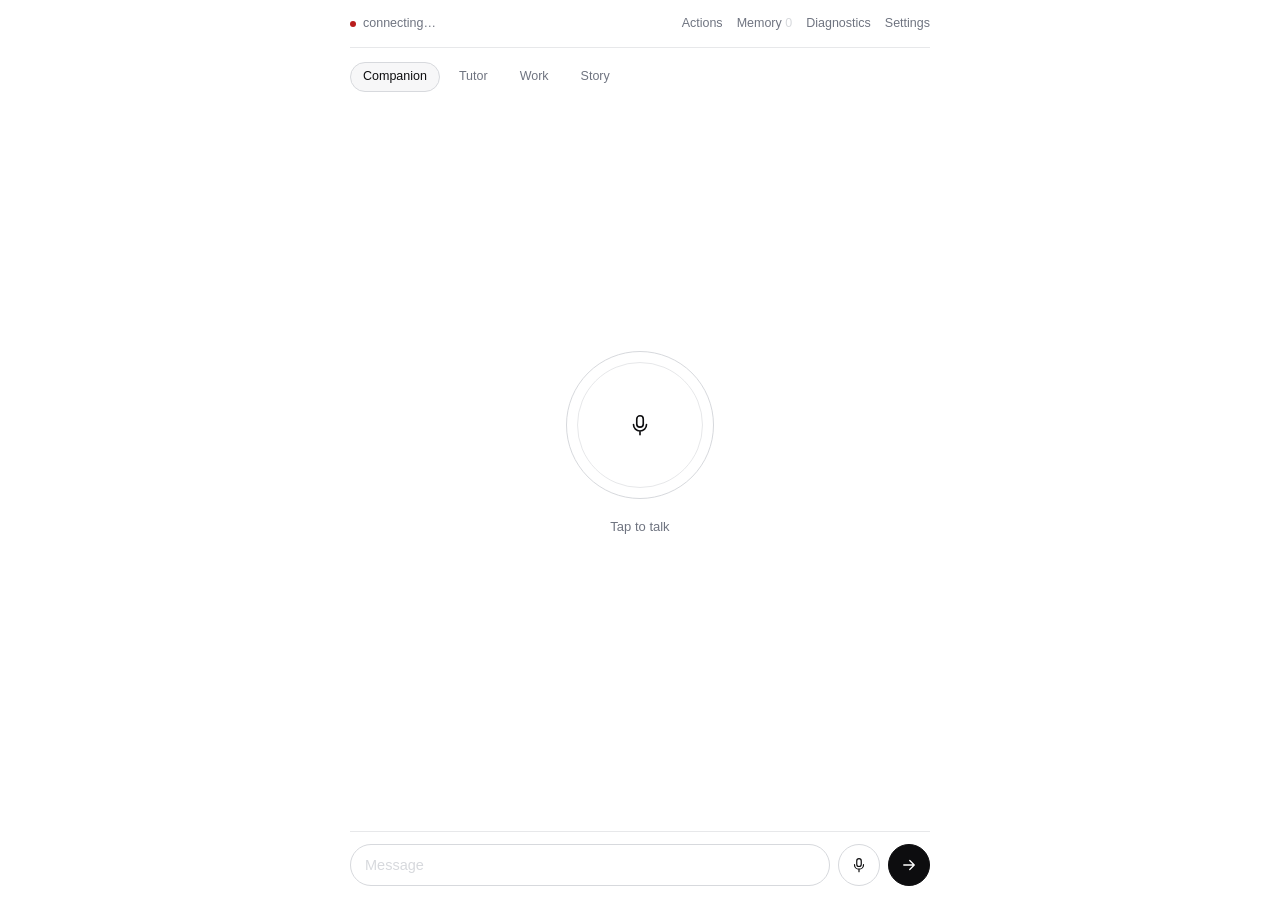
==== web/index.html @ 125f7216 "feat v1.1: pengingat, fokus, jurnal, RAG catatan, kuota, personality, wake word, watchdog, PWA Backe" ====
<!doctype html>
<html lang="en">
<head>
  <meta charset="utf-8">
  <meta name="viewport" content="width=device-width, initial-scale=1, viewport-fit=cover">
  <meta name="theme-color" content="#ffffff">
  <link rel="manifest" href="manifest.json">
  <link rel="icon" href="assets/icon-192.png">
  <link rel="apple-touch-icon" href="assets/icon-192.png">
  <title>Companion</title>
  <link rel="stylesheet" href="style.css">
</head>
<body data-state="idle">
  <div class="app">

    <header class="topbar">
      <div class="statusline">
        <span class="dot" id="healthDot"></span>
        <span id="brandSub">connecting…</span>
      </div>
      <nav class="topnav">
        <button class="link" id="actBtn" type="button">Actions</button>
        <button class="link" id="memBtn" type="button">Memory <span class="count" id="memCount">0</span></button>
        <button class="link" id="diagBtn" type="button">Diagnostics</button>
        <button class="link" id="gear" type="button">Settings</button>
      </nav>
    </header>

    <div class="mode-row" role="group" aria-label="Conversation mode">
      <button class="mode-chip active" data-mode="temen" type="button">Companion</button>
      <button class="mode-chip" data-mode="tutor" type="button">Tutor</button>
      <button class="mode-chip" data-mode="kerja" type="button">Work</button>
      <button class="mode-chip" data-mode="cerita" type="button">Story</button>
    </div>

    <main class="stage">
      <button class="orb" id="orb" type="button" aria-label="Start or stop speaking">
        <span class="orb-ring" aria-hidden="true"></span>
        <span class="orb-core" aria-hidden="true">
          <svg viewBox="0 0 24 24" width="26" height="26" fill="none" stroke="currentColor" stroke-width="1.5" stroke-linecap="round">
            <rect x="9" y="3.5" width="6" height="10.5" rx="3"/>
            <path d="M6 11.5a6 6 0 0 0 12 0M12 17.5V21"/>
          </svg>
        </span>
      </button>

      <p class="status" id="status">Tap to talk</p>
      <p class="live" id="live"></p>

      <section class="reply" id="reply" aria-live="polite">
        <p class="reply-you" id="replyYou"></p>
        <p class="reply-text" id="replyText"></p>
      </section>
    </main>

    <footer class="composer">
      <input id="input" type="text" placeholder="Message" autocomplete="off" enterkeyhint="send">
      <button class="round" id="micBtn" type="button" aria-label="Record">
        <svg viewBox="0 0 24 24" width="18" height="18" fill="none" stroke="currentColor" stroke-width="1.6" stroke-linecap="round">
          <rect x="9" y="3.5" width="6" height="10.5" rx="3"/>
          <path d="M6 11.5a6 6 0 0 0 12 0M12 17.5V21"/>
        </svg>
      </button>
      <button class="round solid" id="sendBtn" type="button" aria-label="Send">
        <svg viewBox="0 0 24 24" width="18" height="18" fill="none" stroke="currentColor" stroke-width="1.7" stroke-linecap="round" stroke-linejoin="round">
          <path d="M5 12h13M13 6l6 6-6 6"/>
        </svg>
      </button>
    </footer>

    <!-- quick actions -->
    <div class="sheet" id="actSheet" role="dialog" aria-modal="true" aria-labelledby="actTitle">
      <div class="sheet-head">
        <h2 id="actTitle">Quick actions</h2>
        <button class="link" id="closeAct" type="button">Close</button>
      </div>
      <p class="hint">The things you actually use at night or before class.</p>

      <div class="cards">
        <article class="card wide">
          <img src="assets/story.webp" alt="">
          <div class="card-body">
            <h3>Bedtime story</h3>
            <p>Long, calm narration that keeps going until you fall asleep.</p>
            <button class="btn solid" id="cardStory" type="button">Set up story</button>
          </div>
        </article>

        <article class="card">
          <img src="assets/focus.webp" alt="">
          <div class="card-body">
            <h3>Focus</h3>
            <p>Kai keeps you company and calls out the time.</p>
            <div class="chips">
              <button class="chip" data-focus="15" type="button">15 min</button>
              <button class="chip" data-focus="25" type="button">25 min</button>
              <button class="chip" data-focus="45" type="button">45 min</button>
            </div>
            <button class="btn" id="focusStop" type="button" hidden>Stop focus</button>
          </div>
        </article>

        <article class="card">
          <img src="assets/remind.webp" alt="">
          <div class="card-body">
            <h3>Reminder</h3>
            <p>Said out loud when it's time.</p>
            <input id="remindTeks" type="text" placeholder="What to remind">
            <div class="chips">
              <button class="chip" data-kapan="5 menit" type="button">5 min</button>
              <button class="chip" data-kapan="15 menit" type="button">15 min</button>
              <button class="chip" data-kapan="1 jam" type="button">1 hour</button>
              <button class="chip" data-kapan="jam 9" type="button">09:00</button>
            </div>
            <div class="facts" id="remindList"></div>
          </div>
        </article>

        <article class="card">
          <img src="assets/journal.webp" alt="">
          <div class="card-body">
            <h3>Journal</h3>
            <p>A short first-person summary of your day.</p>
            <div class="chips">
              <button class="chip" id="journalDay" type="button">Today</button>
              <button class="chip" id="journalWeek" type="button">This week</button>
            </div>
            <div class="facts" id="journalList"></div>
          </div>
        </article>
      </div>
    </div>

    <!-- settings -->
    <div class="sheet" id="sheet" role="dialog" aria-modal="true" aria-labelledby="sheetTitle">
      <div class="sheet-head">
        <h2 id="sheetTitle">Settings</h2>
        <button class="link" id="closeSheet" type="button">Close</button>
      </div>
      <p class="hint" id="sheetHint">Saved automatically on this phone.</p>

      <section class="group">
        <h3 class="group-title">Voice</h3>
        <div class="field">
          <label for="setVoice">Voice</label>
          <select id="setVoice"></select>
          <p class="tiny" id="voiceNote">Loading…</p>
        </div>
        <div class="field">
          <label for="setTempo">Speed</label>
          <select id="setTempo">
            <option value="-30%">Very slow · 0.70×</option>
            <option value="-20%">Slow · 0.80×</option>
            <option value="-15%">Gentle · 0.85×</option>
            <option value="-12%">Slightly slow · 0.88×</option>
            <option value="+0%">Normal · 1.00×</option>
          </select>
        </div>
        <div class="row">
          <span class="row-label">Device voice fallback<small>if the server fails, stay silent instead of switching voice</small></span>
          <button class="switch on" id="setFallback" type="button"><span class="dot ok"></span>on</button>
        </div>
        <div class="field">
          <label for="setTtsMode">Speech engine</label>
          <select id="setTtsMode">
            <option value="auto">Auto — server first, then device</option>
            <option value="server">Server only — most natural</option>
            <option value="browser">Device only — offline</option>
          </select>
        </div>
        <div class="field">
          <label for="setSpeechChunk">Speak in</label>
          <select id="setSpeechChunk">
            <option value="block">One block — continuous intonation (recommended)</option>
            <option value="sentence">Per sentence — starts sooner, intonation resets</option>
          </select>
          <p class="tiny">One block = one TTS request. Splitting at every period restarts the intonation, which is what makes it sound choppy.</p>
        </div>
      </section>

      <section class="group">
        <h3 class="group-title">Listening</h3>
        <div class="row">
          <span class="row-label">Wake word “Hei Kai”<small>hands-free trigger; needs Chrome open in the foreground</small></span>
          <button class="switch" id="setWake" type="button"><span class="dot"></span>off</button>
        </div>
        <div class="row">
          <span class="row-label">Auto listen<small>microphone reopens after the reply finishes</small></span>
          <button class="switch" id="setAutoListen" type="button"><span class="dot"></span>off</button>
        </div>
        <div class="row">
          <span class="row-label">Speak replies<small>turn off for text only</small></span>
          <button class="switch on" id="setSpeak" type="button"><span class="dot ok"></span>on</button>
        </div>
        <div class="grid-2">
          <div class="field">
            <label for="setSilence">Silence wait (ms)</label>
            <input id="setSilence" type="text" inputmode="numeric" value="900">
          </div>
          <div class="field">
            <label for="setCooldown">Post-speech delay (ms)</label>
            <input id="setCooldown" type="text" inputmode="numeric" value="900">
          </div>
        </div>
        <p class="tiny">Silence wait 300–60000 (14 s = <code>14000</code>): how long it waits before assuming you are done. Post-speech delay 200–15000: raise it if the mic picks up its own voice.</p>
      </section>

      <section class="group">
        <h3 class="group-title">Advanced</h3>
        <div class="preset-row">
          <button class="btn preset" data-preset="story" type="button">Bedtime story</button>
          <button class="btn preset" data-preset="chat" type="button">Fast chat</button>
          <button class="btn preset" data-preset="default" type="button">Reset</button>
        </div>
        <div id="advFields"></div>
      </section>

      <section class="group">
        <h3 class="group-title">Personality</h3>
        <div id="personaFields"></div>
      </section>

      <section class="group">
        <h3 class="group-title">Notes (quiz me)</h3>
        <p class="tiny">Upload lecture notes (.txt/.md/.html). Kai searches them before answering.</p>
        <label class="btn filebtn" for="notesFile">Choose file</label>
        <input id="notesFile" type="file" accept=".txt,.md,.html,.htm" hidden>
        <div class="facts" id="notesList"></div>
      </section>

      <section class="group">
        <h3 class="group-title">Data &amp; usage</h3>
        <p class="tiny" id="usageBox">…</p>
        <div class="preset-row">
          <button class="btn" id="btnExport" type="button">Export memory</button>
          <label class="btn filebtn" for="importFile">Import memory</label>
          <input id="importFile" type="file" accept=".json" hidden>
        </div>
      </section>

      <section class="group">
        <h3 class="group-title">Memory</h3>
        <p class="tiny" id="memStats">—</p>
        <div class="facts" id="facts"></div>
        <p class="tiny" id="factHint">Empty. Start a conversation — facts are saved automatically.</p>
      </section>

      <div class="sheet-foot">
        <span class="tiny">Prototype</span>
        <button class="btn" id="closeSheet2" type="button" onclick="document.getElementById('closeSheet').click()">Done</button>
      </div>
    </div>

    <!-- diagnostics -->
    <div class="sheet" id="diagSheet" role="dialog" aria-modal="true" aria-labelledby="diagTitle">
      <div class="sheet-head">
        <h2 id="diagTitle">Diagnostics</h2>
        <button class="link" id="closeDiag" type="button">Close</button>
      </div>
      <p class="hint">If sound or the mic misbehaves, the answer is here.</p>
      <div class="diag-list" id="diagBox"></div>
      <div class="sheet-foot">
        <button class="btn" id="diagTtsTest" type="button">Test voice</button>
        <button class="btn" id="diagMicTest" type="button">Test mic</button>
      </div>
    </div>

    <select id="setMode" class="sr-only" aria-hidden="true" tabindex="-1">
      <option value="temen">temen</option>
      <option value="tutor">tutor</option>
      <option value="kerja">kerja</option>
    </select>
  </div>

  <script src="app.js"></script>
  <script src="extras.js"></script>
</body>
</html>
---- web/style.css ----
/* Companion UI — monochrome, hairline, no gradients */
:root {
  --bg: #ffffff;
  --ink: #0d0d0f;
  --muted: #6f7480;
  --line: #e7e8ea;
  --line-2: #d7d9dd;
  --soft: #f7f7f8;
  --ok: #15803d;
  --warn: #b45309;
  --err: #b91c1c;
  --r: 10px;
}

* { box-sizing: border-box; }
html, body { height: 100%; }

body {
  margin: 0;
  background: var(--bg);
  color: var(--ink);
  font: 15px/1.55 "Inter", -apple-system, "Segoe UI", Roboto, "Helvetica Neue", sans-serif;
  -webkit-font-smoothing: antialiased;
  -webkit-tap-highlight-color: transparent;
}

h1, h2, h3, p { margin: 0; }
b { font-weight: 600; }
code {
  font: 12px/1 ui-monospace, "SF Mono", Menlo, monospace;
  background: var(--soft);
  border: 1px solid var(--line);
  border-radius: 4px;
  padding: 1px 4px;
}
.sr-only { position: absolute; width: 1px; height: 1px; overflow: hidden; clip: rect(0 0 0 0); }

.app {
  display: flex;
  flex-direction: column;
  gap: 12px;
  min-height: 100dvh;
  max-width: 620px;
  margin: 0 auto;
  padding: 0 20px calc(14px + env(safe-area-inset-bottom));
}

/* ---------- header ---------- */
.topbar {
  display: flex;
  align-items: center;
  justify-content: space-between;
  gap: 12px;
  height: 48px;
  border-bottom: 1px solid var(--line);
}

.statusline {
  display: flex;
  align-items: center;
  gap: 7px;
  min-width: 0;
  font-size: 12.5px;
  color: var(--muted);
}
.statusline span:last-child {
  white-space: nowrap;
  overflow: hidden;
  text-overflow: ellipsis;
  max-width: 42vw;
}

.topnav { display: flex; align-items: center; gap: 14px; flex: none; }

.link {
  border: 0;
  background: none;
  padding: 0;
  font: inherit;
  font-size: 12.5px;
  color: var(--muted);
  cursor: pointer;
  transition: color .12s;
}
.link:hover { color: var(--ink); }
.link:focus-visible { outline: 1.5px solid var(--ink); outline-offset: 3px; border-radius: 3px; }

.count { font-variant-numeric: tabular-nums; color: var(--line-2); }
.link:hover .count { color: var(--muted); }

.dot {
  width: 6px; height: 6px; border-radius: 50%;
  background: var(--line-2);
  flex: none; display: inline-block;
}
.dot.ok { background: var(--ok); }
.dot.err { background: var(--err); }
.dot.warn { background: var(--warn); }

/* ---------- mode ---------- */
.mode-row { display: flex; gap: 6px; padding: 2px 0; }

.mode-chip {
  height: 30px;
  padding: 0 12px;
  border: 1px solid transparent;
  border-radius: 999px;
  background: none;
  color: var(--muted);
  font: inherit; font-size: 12.5px;
  cursor: pointer;
  transition: color .12s, border-color .12s, background .12s;
}
.mode-chip:hover { color: var(--ink); border-color: var(--line); }
.mode-chip.active { color: var(--ink); border-color: var(--line-2); background: var(--soft); }

/* ---------- stage ---------- */
.stage {
  flex: 1;
  display: flex;
  flex-direction: column;
  align-items: center;
  justify-content: center;
  gap: 18px;
  padding: 8px 0;
  min-height: 0;
}

.orb {
  position: relative;
  width: 148px; height: 148px;
  border-radius: 50%;
  border: 1px solid var(--line-2);
  background: var(--bg);
  color: var(--ink);
  display: grid;
  place-items: center;
  cursor: pointer;
  transition: border-color .18s, box-shadow .18s, background .18s;
}
.orb:hover { border-color: var(--ink); }
.orb:focus-visible { outline: 1.5px solid var(--ink); outline-offset: 6px; }
.orb-core { display: grid; place-items: center; }
.orb-ring {
  position: absolute; inset: 10px;
  border: 1px solid var(--line);
  border-radius: 50%;
  pointer-events: none;
  transition: border-color .18s;
}

body[data-state="listening"] .orb {
  border-color: var(--ink);
  box-shadow: 0 0 0 8px rgba(13, 13, 15, .045);
  animation: breathe 2.6s ease-in-out infinite;
}
body[data-state="listening"] .orb-ring { border-color: var(--line-2); }
body[data-state="speaking"] .orb { border-color: var(--ink); background: var(--soft); }
body[data-state="thinking"] .orb { border-style: dashed; border-color: var(--line-2); }

@keyframes breathe {
  0%, 100% { box-shadow: 0 0 0 5px rgba(13, 13, 15, .045); }
  50% { box-shadow: 0 0 0 11px rgba(13, 13, 15, .028); }
}

.status { font-size: 13px; color: var(--muted); text-align: center; min-height: 20px; }
body[data-state="listening"] .status,
body[data-state="speaking"] .status { color: var(--ink); }

.live {
  font-size: 13px;
  color: var(--muted);
  text-align: center;
  opacity: 0;
  transition: opacity .15s;
  min-height: 18px;
  max-width: 100%;
}
.live.show { opacity: 1; }
.live .interim { color: var(--line-2); }

/* ---------- reply ---------- */
.reply {
  display: none;
  width: 100%;
  max-width: 520px;
  border-left: 2px solid var(--ink);
  padding: 2px 0 2px 14px;
  text-align: left;
}
.reply.show { display: block; }
.reply-you { font-size: 12px; color: var(--muted); margin-bottom: 6px; }
.reply-text { font-size: 15.5px; line-height: 1.65; white-space: pre-wrap; }

/* ---------- composer ---------- */
.composer {
  display: flex;
  align-items: center;
  gap: 8px;
  padding-top: 12px;
  border-top: 1px solid var(--line);
}

.composer input {
  flex: 1;
  min-width: 0;
  height: 42px;
  padding: 0 14px;
  border: 1px solid var(--line-2);
  border-radius: 999px;
  background: var(--bg);
  color: var(--ink);
  font: inherit;
  font-size: 14.5px;
}
.composer input::placeholder { color: var(--line-2); }
.composer input:focus {
  outline: none;
  border-color: var(--ink);
}

.round {
  flex: none;
  width: 42px; height: 42px;
  display: grid; place-items: center;
  border: 1px solid var(--line-2);
  border-radius: 50%;
  background: var(--bg);
  color: var(--ink);
  cursor: pointer;
  transition: background .12s, border-color .12s, color .12s;
}
.round:hover { border-color: var(--ink); }
.round:focus-visible { outline: 1.5px solid var(--ink); outline-offset: 3px; }
.round.solid { background: var(--ink); border-color: var(--ink); color: #fff; }
.round.solid:hover { background: #26262a; border-color: #26262a; }
.round.rec { border-color: var(--err); color: var(--err); background: #fef2f2; }

/* ---------- sheets ---------- */
.sheet {
  position: fixed;
  left: 50%;
  bottom: 0;
  z-index: 20;
  width: 100%;
  max-width: 620px;
  max-height: 90dvh;
  overflow-y: auto;
  padding: 16px 20px calc(16px + env(safe-area-inset-bottom));
  background: var(--bg);
  border: 1px solid var(--line-2);
  border-bottom: none;
  border-radius: 18px 18px 0 0;
  box-shadow: 0 -12px 40px rgba(13, 13, 15, .10);
  transform: translateX(-50%) translateY(102%);
  transition: transform .24s cubic-bezier(.32, .72, 0, 1);
  visibility: hidden;
}
.sheet.open { transform: translateX(-50%) translateY(0); visibility: visible; }

.sheet-head {
  display: flex; align-items: center; justify-content: space-between;
  gap: 12px; margin-bottom: 4px;
}
.sheet-head h2 { font-size: 15px; font-weight: 600; letter-spacing: -0.01em; }
.hint { font-size: 12.5px; color: var(--muted); margin-bottom: 14px; }

.group { padding: 16px 0; border-top: 1px solid var(--line); }
.group:first-of-type { border-top: none; padding-top: 6px; }

.group-title {
  font-size: 11px; font-weight: 600;
  letter-spacing: .09em; text-transform: uppercase;
  color: var(--muted); margin-bottom: 12px;
}

.field { display: flex; flex-direction: column; gap: 6px; margin-bottom: 14px; }
.field label { font-size: 12px; color: var(--muted); }

.field select,
.field input {
  height: 42px;
  padding: 0 12px;
  border: 1px solid var(--line-2);
  border-radius: var(--r);
  background: var(--bg);
  color: var(--ink);
  font: inherit;
  font-size: 14px;
  width: 100%;
}
.field select:focus,
.field input:focus { outline: none; border-color: var(--ink); }

.grid-2 { display: grid; grid-template-columns: 1fr 1fr; gap: 10px; }

.row {
  display: flex; align-items: center; justify-content: space-between;
  gap: 14px; min-height: 46px; padding: 8px 0;
  border-top: 1px solid var(--line);
}
.group .row:first-of-type { border-top: none; }

.row-label { display: flex; flex-direction: column; gap: 2px; font-size: 13.5px; }
.row-label small { font-size: 11.5px; color: var(--muted); font-weight: 400; line-height: 1.45; }

.switch {
  height: 30px; min-width: 62px;
  padding: 0 12px;
  display: inline-flex; align-items: center; justify-content: center; gap: 6px;
  border: 1px solid var(--line-2);
  border-radius: 999px;
  background: var(--bg);
  color: var(--muted);
  font: inherit; font-size: 12px;
  cursor: pointer; flex: none;
}
.switch:hover { border-color: var(--ink); color: var(--ink); }
.switch.on { border-color: var(--ink); color: var(--ink); }
.switch.on .dot { background: var(--ink); }

.tiny { font-size: 11.5px; color: var(--muted); line-height: 1.55; }

/* ---------- memory & diag ---------- */
.facts, .diag-list { display: flex; flex-direction: column; gap: 0; margin: 8px 0; }

.fact {
  display: flex; align-items: flex-start; justify-content: space-between; gap: 12px;
  padding: 10px 0;
  border-top: 1px solid var(--line);
  font-size: 13px; line-height: 1.5;
}
.fact:first-child { border-top: none; }
.fact > div { min-width: 0; }
.fact b { font-weight: 600; }

.fact button {
  flex: none; width: 24px; height: 24px;
  display: grid; place-items: center;
  border: 1px solid transparent; border-radius: 6px;
  background: none; color: var(--muted);
  font-size: 15px; line-height: 1; cursor: pointer;
}
.fact button:hover { color: var(--err); border-color: var(--line); }

.btn {
  height: 42px; padding: 0 16px;
  display: inline-flex; align-items: center; justify-content: center;
  border: 1px solid var(--line-2);
  border-radius: var(--r);
  background: var(--bg);
  color: var(--ink);
  font: inherit; font-size: 13.5px;
  cursor: pointer;
  transition: background .12s, border-color .12s;
}
.btn:hover { border-color: var(--ink); background: var(--soft); }
.btn:focus-visible { outline: 1.5px solid var(--ink); outline-offset: 2px; }

.sheet-foot {
  display: flex; align-items: center; justify-content: space-between;
  gap: 10px; padding-top: 14px; margin-top: 4px;
  border-top: 1px solid var(--line);
}
.sheet-foot .btn { flex: 1; }
.sheet-foot .tiny { flex: none; }

@media (max-height: 680px) {
  .orb { width: 122px; height: 122px; }
  .stage { gap: 12px; }
}
@media (max-width: 360px) {
  .topnav { gap: 10px; }
  .statusline span:last-child { display: none; }
}

/* preset buttons (Advanced) */
.preset-row { display: flex; gap: 8px; flex-wrap: wrap; margin-bottom: 14px; }
.preset-row .btn { flex: 1; min-width: 104px; font-size: 12.5px; padding: 0 10px; }

/* ---------- quick action cards ---------- */
.cards { display: grid; grid-template-columns: 1fr 1fr; gap: 12px; }
.card {
  border: 1px solid var(--line-2);
  border-radius: 14px;
  overflow: hidden;
  background: var(--bg);
  display: flex;
  flex-direction: column;
}
.card.wide { grid-column: 1 / -1; flex-direction: row; align-items: stretch; }
.card img { width: 100%; height: 96px; object-fit: cover; display: block; border-bottom: 1px solid var(--line); }
.card.wide img { width: 42%; height: auto; border-bottom: 0; border-right: 1px solid var(--line); }
.card-body { padding: 12px; display: flex; flex-direction: column; gap: 8px; flex: 1; min-width: 0; }
.card-body h3 { font-size: 13.5px; font-weight: 600; }
.card-body p { font-size: 11.5px; color: var(--muted); line-height: 1.45; }
.card-body input {
  height: 34px; padding: 0 10px;
  border: 1px solid var(--line-2); border-radius: 8px;
  background: var(--bg); color: var(--ink); font: inherit; font-size: 12.5px; width: 100%;
}
.card-body input:focus { outline: none; border-color: var(--ink); }
.card .btn { height: 34px; font-size: 12.5px; }
.card .btn.solid { background: var(--ink); border-color: var(--ink); color: #fff; }
.card .btn.solid:hover { background: #26262a; }

.chips { display: flex; flex-wrap: wrap; gap: 6px; }
.chip {
  height: 28px; padding: 0 10px;
  border: 1px solid var(--line-2); border-radius: 999px;
  background: var(--bg); color: var(--muted);
  font: inherit; font-size: 11.5px; cursor: pointer;
}
.chip:hover { border-color: var(--ink); color: var(--ink); }
.chip:active { background: var(--soft); }

.card .facts { margin: 2px 0 0; }
.card .fact { padding: 7px 0; font-size: 12px; }
.card .fact b { font-size: 12px; }

.filebtn { cursor: pointer; display: inline-flex; align-items: center; justify-content: center; }

@media (max-width: 400px) {
  .cards { grid-template-columns: 1fr; }
  .card.wide { flex-direction: column; }
  .card.wide img { width: 100%; height: 96px; border-right: 0; border-bottom: 1px solid var(--line); }
}
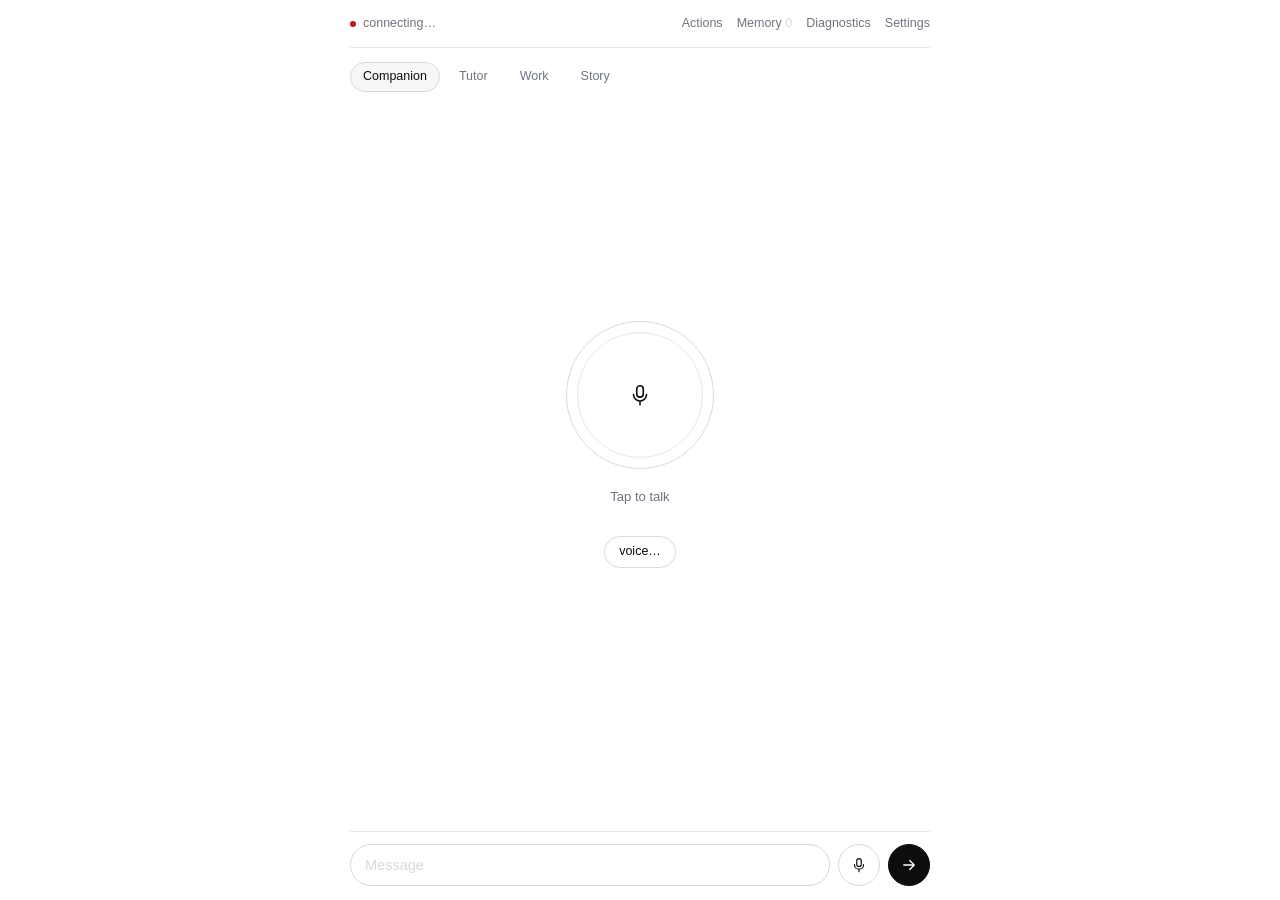
==== commit 3adf98bc: "fix(pwa): service worker + ikon maskable + chip suara di beranda - web/sw.js: cache shell, fetch han" ====
--- a/web/index.html
+++ b/web/index.html
@@ -45,6 +45,7 @@
       </button>
 
       <p class="status" id="status">Tap to talk</p>
+      <button class="voicechip" id="voiceChip" type="button" title="Change voice">voice…</button>
       <p class="live" id="live"></p>
 
       <section class="reply" id="reply" aria-live="polite">
--- a/web/style.css
+++ b/web/style.css
@@ -425,3 +425,15 @@
   .card.wide { flex-direction: column; }
   .card.wide img { width: 100%; height: 96px; border-right: 0; border-bottom: 1px solid var(--line); }
 }
+
+/* chip suara di beranda */
+.voicechip {
+  margin: 10px auto 0;
+  height: 32px; padding: 0 14px;
+  border: 1px solid var(--line-2); border-radius: 999px;
+  background: var(--bg); color: var(--ink);
+  font: inherit; font-size: 12.5px; cursor: pointer;
+  display: inline-flex; align-items: center;
+}
+.voicechip:hover { border-color: var(--ink); }
+.voicechip:active { background: var(--soft); }
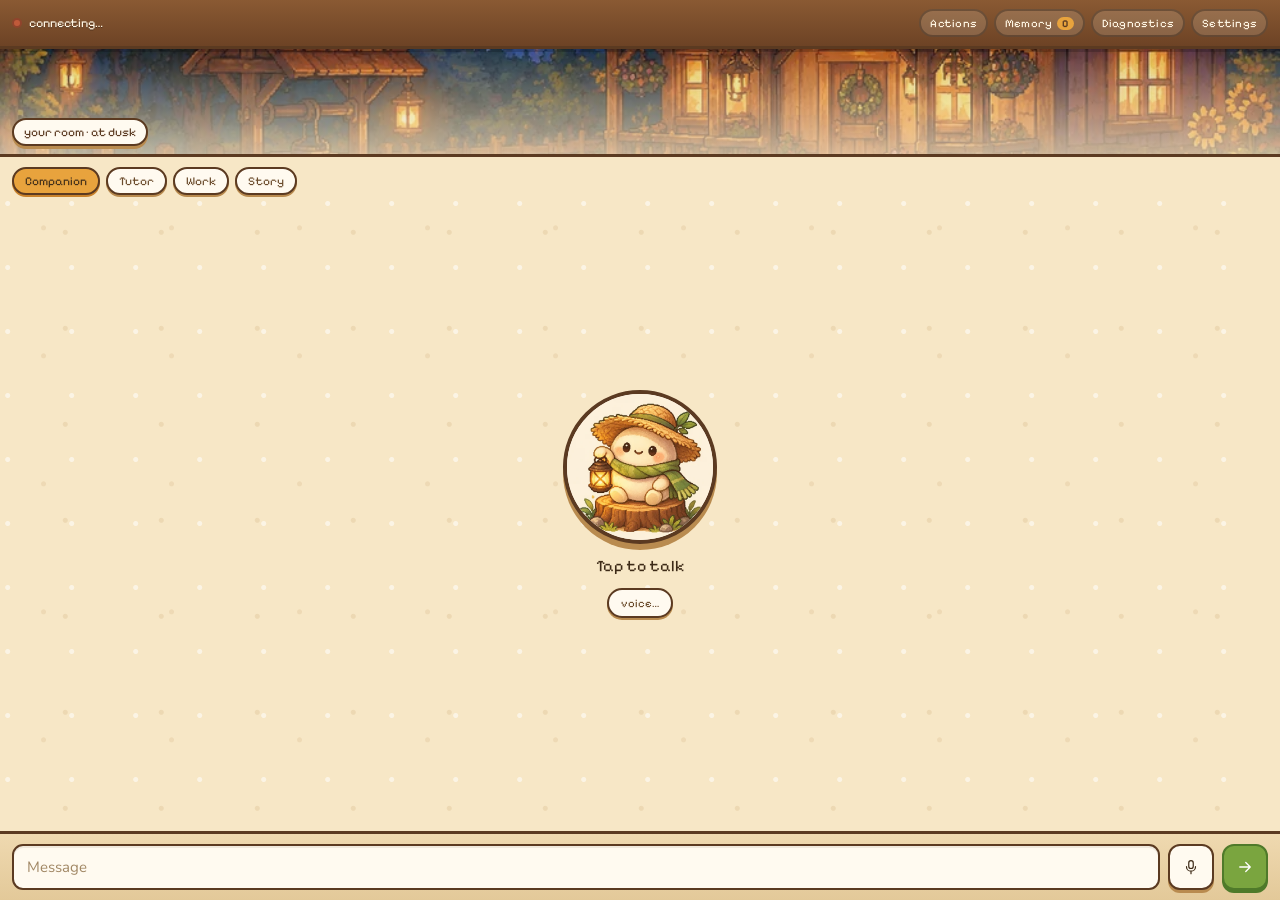
==== commit 90aea35c: "design: tema cozy farm indie (Stardew vibe) + maskot & banner - style.css ditulis ulang: krem perkam" ====
--- a/web/index.html
+++ b/web/index.html
@@ -3,10 +3,13 @@
 <head>
   <meta charset="utf-8">
   <meta name="viewport" content="width=device-width, initial-scale=1, viewport-fit=cover">
-  <meta name="theme-color" content="#ffffff">
+  <meta name="theme-color" content="#8a5a33">
   <link rel="manifest" href="manifest.json">
   <link rel="icon" href="assets/icon-192.png">
   <link rel="apple-touch-icon" href="assets/icon-192.png">
+  <link rel="preconnect" href="https://fonts.googleapis.com">
+  <link rel="preconnect" href="https://fonts.gstatic.com" crossorigin>
+  <link href="https://fonts.googleapis.com/css2?family=Pixelify+Sans:wght@400..700&family=Nunito:wght@400;600;700&display=swap" rel="stylesheet">
   <title>Companion</title>
   <link rel="stylesheet" href="style.css">
 </head>
@@ -26,6 +29,11 @@
       </nav>
     </header>
 
+    <div class="banner">
+      <img src="assets/banner.webp" alt="">
+      <span class="banner-tag">your room · at dusk</span>
+    </div>
+
     <div class="mode-row" role="group" aria-label="Conversation mode">
       <button class="mode-chip active" data-mode="temen" type="button">Companion</button>
       <button class="mode-chip" data-mode="tutor" type="button">Tutor</button>
@@ -37,10 +45,7 @@
       <button class="orb" id="orb" type="button" aria-label="Start or stop speaking">
         <span class="orb-ring" aria-hidden="true"></span>
         <span class="orb-core" aria-hidden="true">
-          <svg viewBox="0 0 24 24" width="26" height="26" fill="none" stroke="currentColor" stroke-width="1.5" stroke-linecap="round">
-            <rect x="9" y="3.5" width="6" height="10.5" rx="3"/>
-            <path d="M6 11.5a6 6 0 0 0 12 0M12 17.5V21"/>
-          </svg>
+          <img class="mascot" src="assets/mascot.webp" alt="">
         </span>
       </button>
 
--- a/web/style.css
+++ b/web/style.css
@@ -1,58 +1,71 @@
-/* Companion UI — monochrome, hairline, no gradients */
+/* ============================================================
+   Kai — cozy farm theme (indie game vibe)
+   Palet: krem perkamen, kayu cokelat, amber lantern, hijau daun
+   ============================================================ */
 :root {
-  --bg: #ffffff;
-  --ink: #0d0d0f;
-  --muted: #6f7480;
-  --line: #e7e8ea;
-  --line-2: #d7d9dd;
-  --soft: #f7f7f8;
-  --ok: #15803d;
-  --warn: #b45309;
-  --err: #b91c1c;
-  --r: 10px;
+  --paper: #f7e7c6;
+  --paper-2: #efd9b0;
+  --paper-3: #e3c999;
+  --ink: #3d2a17;
+  --ink-soft: #6b4c2c;
+  --wood: #8a5a33;
+  --wood-dark: #5b3a21;
+  --wood-light: #b98b4f;
+  --amber: #e8a33d;
+  --amber-dark: #c9822b;
+  --leaf: #7aa53f;
+  --leaf-dark: #4f7a2a;
+  --night: #2b3a52;
+  --cream: #fffaf0;
+  --danger: #c05a3a;
+
+  --font-display: "Pixelify Sans", "Trebuchet MS", "Segoe UI", system-ui, sans-serif;
+  --font-body: "Nunito", -apple-system, BlinkMacSystemFont, "Segoe UI", Roboto, system-ui, sans-serif;
+
+  --line: 3px solid var(--wood-dark);
+  --shadow-hard: 0 4px 0 var(--wood-light);
+  --shadow-hard-sm: 0 3px 0 var(--wood-light);
 }
 
 * { box-sizing: border-box; }
+
 html, body { height: 100%; }
 
 body {
   margin: 0;
-  background: var(--bg);
   color: var(--ink);
-  font: 15px/1.55 "Inter", -apple-system, "Segoe UI", Roboto, "Helvetica Neue", sans-serif;
-  -webkit-font-smoothing: antialiased;
+  font-family: var(--font-body);
+  font-size: 15px;
+  line-height: 1.5;
+  background-color: var(--paper);
+  background-image:
+    radial-gradient(circle at 12% 18%, rgba(255, 255, 255, 0.55) 0 2px, transparent 3px),
+    radial-gradient(circle at 68% 42%, rgba(185, 139, 79, 0.16) 0 2px, transparent 3px),
+    radial-gradient(circle at 34% 78%, rgba(185, 139, 79, 0.14) 0 2px, transparent 3px);
+  background-size: 64px 64px, 96px 96px, 128px 128px;
   -webkit-tap-highlight-color: transparent;
-}
-
-h1, h2, h3, p { margin: 0; }
-b { font-weight: 600; }
-code {
-  font: 12px/1 ui-monospace, "SF Mono", Menlo, monospace;
-  background: var(--soft);
-  border: 1px solid var(--line);
-  border-radius: 4px;
-  padding: 1px 4px;
-}
-.sr-only { position: absolute; width: 1px; height: 1px; overflow: hidden; clip: rect(0 0 0 0); }
+  overscroll-behavior: none;
+}
 
 .app {
-  display: flex;
-  flex-direction: column;
-  gap: 12px;
   min-height: 100dvh;
-  max-width: 620px;
-  margin: 0 auto;
-  padding: 0 20px calc(14px + env(safe-area-inset-bottom));
-}
-
-/* ---------- header ---------- */
+  display: grid;
+  grid-template-rows: auto auto auto 1fr auto;
+}
+
+/* ------------------------------- topbar ------------------------------- */
 .topbar {
+  position: sticky;
+  top: 0;
+  z-index: 12;
   display: flex;
   align-items: center;
   justify-content: space-between;
-  gap: 12px;
-  height: 48px;
-  border-bottom: 1px solid var(--line);
+  gap: 10px;
+  padding: 9px 12px;
+  background: linear-gradient(180deg, var(--wood) 0%, #6d4325 100%);
+  border-bottom: var(--line);
+  box-shadow: 0 3px 0 rgba(0, 0, 0, 0.18);
 }
 
 .statusline {
@@ -60,380 +73,567 @@
   align-items: center;
   gap: 7px;
   min-width: 0;
+  font-family: var(--font-display);
   font-size: 12.5px;
-  color: var(--muted);
-}
-.statusline span:last-child {
+  color: #fff6e4;
+  text-shadow: 0 1px 0 rgba(0, 0, 0, 0.35);
   white-space: nowrap;
   overflow: hidden;
   text-overflow: ellipsis;
-  max-width: 42vw;
-}
-
-.topnav { display: flex; align-items: center; gap: 14px; flex: none; }
+}
+
+.dot {
+  width: 10px;
+  height: 10px;
+  border-radius: 50%;
+  flex: 0 0 auto;
+  background: #c9b391;
+  border: 2px solid rgba(0, 0, 0, 0.25);
+}
+.dot.ok { background: #8fd15c; }
+.dot.err { background: var(--danger); }
+
+.topnav { display: flex; gap: 6px; flex-wrap: wrap; justify-content: flex-end; }
 
 .link {
-  border: 0;
-  background: none;
+  appearance: none;
+  border: 2px solid rgba(0, 0, 0, 0.28);
+  background: rgba(255, 246, 228, 0.16);
+  color: #fff6e4;
+  font-family: var(--font-display);
+  font-size: 11.5px;
+  letter-spacing: 0.02em;
+  padding: 5px 9px;
+  border-radius: 999px;
+  cursor: pointer;
+  display: inline-flex;
+  align-items: center;
+  gap: 5px;
+}
+.link:hover { background: rgba(255, 246, 228, 0.3); }
+.link:active { transform: translateY(1px); }
+
+.count {
+  background: var(--amber);
+  color: var(--wood-dark);
+  border-radius: 999px;
+  padding: 0 5px;
+  font-size: 10.5px;
+  font-weight: 700;
+}
+
+/* ------------------------------- banner ------------------------------- */
+.banner {
+  position: relative;
+  height: 108px;
+  overflow: hidden;
+  border-bottom: var(--line);
+  margin: 0;
+}
+.banner img { width: 100%; height: 100%; object-fit: cover; display: block; }
+.banner::after {
+  content: "";
+  position: absolute;
+  inset: 0;
+  background: linear-gradient(180deg, rgba(43, 58, 82, 0.1) 0%, rgba(247, 231, 198, 0.72) 100%);
+  pointer-events: none;
+}
+.banner-tag {
+  position: absolute;
+  left: 12px;
+  bottom: 8px;
+  z-index: 1;
+  font-family: var(--font-display);
+  font-size: 12px;
+  color: var(--wood-dark);
+  background: var(--cream);
+  border: 2px solid var(--wood-dark);
+  border-radius: 999px;
+  padding: 3px 10px;
+  box-shadow: var(--shadow-hard-sm);
+}
+
+/* ------------------------------- mode chips ------------------------------- */
+.mode-row {
+  display: flex;
+  gap: 6px;
+  flex-wrap: wrap;
+  padding: 10px 12px 0;
+}
+
+.mode-chip {
+  appearance: none;
+  border: 2px solid var(--wood-dark);
+  background: var(--cream);
+  color: var(--ink-soft);
+  font-family: var(--font-display);
+  font-size: 12px;
+  padding: 5px 11px;
+  border-radius: 999px;
+  cursor: pointer;
+  box-shadow: 0 2px 0 var(--wood-light);
+}
+.mode-chip:active { transform: translateY(2px); box-shadow: none; }
+.mode-chip.active {
+  background: var(--amber);
+  color: #43301a;
+  box-shadow: 0 2px 0 var(--amber-dark);
+}
+
+/* ------------------------------- stage ------------------------------- */
+.stage {
+  display: flex;
+  flex-direction: column;
+  align-items: center;
+  justify-content: center;
+  gap: 10px;
+  padding: 16px 14px 8px;
+  text-align: center;
+  min-height: 0;
+}
+
+.orb {
+  position: relative;
+  width: 154px;
+  height: 154px;
   padding: 0;
-  font: inherit;
-  font-size: 12.5px;
-  color: var(--muted);
-  cursor: pointer;
-  transition: color .12s;
-}
-.link:hover { color: var(--ink); }
-.link:focus-visible { outline: 1.5px solid var(--ink); outline-offset: 3px; border-radius: 3px; }
-
-.count { font-variant-numeric: tabular-nums; color: var(--line-2); }
-.link:hover .count { color: var(--muted); }
-
-.dot {
-  width: 6px; height: 6px; border-radius: 50%;
-  background: var(--line-2);
-  flex: none; display: inline-block;
-}
-.dot.ok { background: var(--ok); }
-.dot.err { background: var(--err); }
-.dot.warn { background: var(--warn); }
-
-/* ---------- mode ---------- */
-.mode-row { display: flex; gap: 6px; padding: 2px 0; }
-
-.mode-chip {
+  border-radius: 50%;
+  border: 4px solid var(--wood-dark);
+  background: var(--cream);
+  box-shadow: 0 6px 0 var(--wood-light), inset 0 0 0 5px var(--cream);
+  overflow: hidden;
+  cursor: pointer;
+  transition: box-shadow 0.18s ease, border-color 0.18s ease;
+}
+.orb .mascot { width: 100%; height: 100%; object-fit: cover; display: block; }
+.orb-core { display: contents; }
+.orb-ring {
+  position: absolute;
+  inset: -9px;
+  border-radius: 50%;
+  border: 3px dashed transparent;
+  pointer-events: none;
+  transition: border-color 0.2s ease;
+}
+.orb:focus-visible { outline: 3px solid var(--amber); outline-offset: 4px; }
+
+body[data-state="listening"] .orb {
+  border-color: var(--leaf-dark);
+  box-shadow: 0 6px 0 var(--leaf), 0 0 0 8px rgba(122, 165, 63, 0.22);
+}
+body[data-state="listening"] .orb-ring { border-color: var(--leaf); animation: spin 7s linear infinite; }
+
+body[data-state="thinking"] .orb-ring { border-color: var(--amber); animation: spin 1.8s linear infinite; }
+
+body[data-state="speaking"] .orb {
+  border-color: var(--amber-dark);
+  box-shadow: 0 6px 0 var(--amber-dark), 0 0 0 8px rgba(232, 163, 61, 0.24);
+  animation: bob 1.6s ease-in-out infinite;
+}
+
+@keyframes spin { to { transform: rotate(360deg); } }
+@keyframes bob {
+  0%, 100% { transform: translateY(0); }
+  50% { transform: translateY(-3px); }
+}
+
+.status {
+  margin: 0;
+  font-family: var(--font-display);
+  font-size: 16px;
+  color: var(--ink);
+}
+
+.voicechip {
+  appearance: none;
   height: 30px;
   padding: 0 12px;
-  border: 1px solid transparent;
+  border: 2px solid var(--wood-dark);
   border-radius: 999px;
-  background: none;
-  color: var(--muted);
-  font: inherit; font-size: 12.5px;
-  cursor: pointer;
-  transition: color .12s, border-color .12s, background .12s;
-}
-.mode-chip:hover { color: var(--ink); border-color: var(--line); }
-.mode-chip.active { color: var(--ink); border-color: var(--line-2); background: var(--soft); }
-
-/* ---------- stage ---------- */
-.stage {
-  flex: 1;
-  display: flex;
-  flex-direction: column;
-  align-items: center;
-  justify-content: center;
-  gap: 18px;
-  padding: 8px 0;
-  min-height: 0;
-}
-
-.orb {
+  background: var(--cream);
+  color: var(--ink-soft);
+  font-family: var(--font-display);
+  font-size: 11.5px;
+  box-shadow: 0 2px 0 var(--wood-light);
+  cursor: pointer;
+}
+.voicechip:active { transform: translateY(2px); box-shadow: none; }
+
+.live {
+  margin: 0;
+  min-height: 16px;
+  font-size: 12px;
+  color: var(--ink-soft);
+  font-style: italic;
+}
+
+/* ------------------------------- reply bubble ------------------------------- */
+.reply {
+  display: none;
   position: relative;
-  width: 148px; height: 148px;
-  border-radius: 50%;
-  border: 1px solid var(--line-2);
-  background: var(--bg);
+  width: 100%;
+  max-width: 560px;
+  margin-top: 4px;
+  padding: 12px 14px;
+  background: var(--cream);
+  border: var(--line);
+  border-radius: 14px;
+  box-shadow: var(--shadow-hard);
+  text-align: left;
+}
+.reply.show { display: block; }
+.reply::before {
+  content: "";
+  position: absolute;
+  top: -13px;
+  left: 32px;
+  width: 16px;
+  height: 16px;
+  background: var(--cream);
+  border-left: var(--line);
+  border-top: var(--line);
+  transform: rotate(45deg);
+  border-top-left-radius: 4px;
+}
+.reply-you {
+  margin: 0 0 4px;
+  font-family: var(--font-display);
+  font-size: 11px;
+  letter-spacing: 0.05em;
+  text-transform: uppercase;
+  color: var(--ink-soft);
+}
+.reply-you:empty { display: none; }
+.reply-text { margin: 0; font-size: 15px; line-height: 1.6; }
+
+/* ------------------------------- composer ------------------------------- */
+.composer {
+  position: sticky;
+  bottom: 0;
+  z-index: 11;
+  display: grid;
+  grid-template-columns: 1fr 46px 46px;
+  gap: 8px;
+  padding: 10px 12px calc(10px + env(safe-area-inset-bottom));
+  background: linear-gradient(180deg, var(--paper-2) 0%, var(--paper-3) 100%);
+  border-top: var(--line);
+}
+
+#input {
+  height: 46px;
+  min-width: 0;
+  padding: 0 13px;
+  border: 2px solid var(--wood-dark);
+  border-radius: 11px;
+  background: var(--cream);
   color: var(--ink);
+  font: inherit;
+  font-size: 15px;
+  box-shadow: inset 0 2px 0 rgba(91, 58, 33, 0.09);
+}
+#input::placeholder { color: #a08663; }
+#input:focus { outline: none; border-color: var(--amber-dark); }
+
+.round {
+  width: 46px;
+  height: 46px;
   display: grid;
   place-items: center;
-  cursor: pointer;
-  transition: border-color .18s, box-shadow .18s, background .18s;
-}
-.orb:hover { border-color: var(--ink); }
-.orb:focus-visible { outline: 1.5px solid var(--ink); outline-offset: 6px; }
-.orb-core { display: grid; place-items: center; }
-.orb-ring {
-  position: absolute; inset: 10px;
-  border: 1px solid var(--line);
-  border-radius: 50%;
-  pointer-events: none;
-  transition: border-color .18s;
-}
-
-body[data-state="listening"] .orb {
-  border-color: var(--ink);
-  box-shadow: 0 0 0 8px rgba(13, 13, 15, .045);
-  animation: breathe 2.6s ease-in-out infinite;
-}
-body[data-state="listening"] .orb-ring { border-color: var(--line-2); }
-body[data-state="speaking"] .orb { border-color: var(--ink); background: var(--soft); }
-body[data-state="thinking"] .orb { border-style: dashed; border-color: var(--line-2); }
-
-@keyframes breathe {
-  0%, 100% { box-shadow: 0 0 0 5px rgba(13, 13, 15, .045); }
-  50% { box-shadow: 0 0 0 11px rgba(13, 13, 15, .028); }
-}
-
-.status { font-size: 13px; color: var(--muted); text-align: center; min-height: 20px; }
-body[data-state="listening"] .status,
-body[data-state="speaking"] .status { color: var(--ink); }
-
-.live {
-  font-size: 13px;
-  color: var(--muted);
-  text-align: center;
-  opacity: 0;
-  transition: opacity .15s;
-  min-height: 18px;
-  max-width: 100%;
-}
-.live.show { opacity: 1; }
-.live .interim { color: var(--line-2); }
-
-/* ---------- reply ---------- */
-.reply {
-  display: none;
-  width: 100%;
-  max-width: 520px;
-  border-left: 2px solid var(--ink);
-  padding: 2px 0 2px 14px;
-  text-align: left;
-}
-.reply.show { display: block; }
-.reply-you { font-size: 12px; color: var(--muted); margin-bottom: 6px; }
-.reply-text { font-size: 15.5px; line-height: 1.65; white-space: pre-wrap; }
-
-/* ---------- composer ---------- */
-.composer {
-  display: flex;
-  align-items: center;
-  gap: 8px;
-  padding-top: 12px;
-  border-top: 1px solid var(--line);
-}
-
-.composer input {
-  flex: 1;
-  min-width: 0;
-  height: 42px;
-  padding: 0 14px;
-  border: 1px solid var(--line-2);
-  border-radius: 999px;
-  background: var(--bg);
+  border: 2px solid var(--wood-dark);
+  border-radius: 12px;
+  background: var(--cream);
   color: var(--ink);
-  font: inherit;
-  font-size: 14.5px;
-}
-.composer input::placeholder { color: var(--line-2); }
-.composer input:focus {
-  outline: none;
-  border-color: var(--ink);
-}
-
-.round {
-  flex: none;
-  width: 42px; height: 42px;
-  display: grid; place-items: center;
-  border: 1px solid var(--line-2);
-  border-radius: 50%;
-  background: var(--bg);
-  color: var(--ink);
-  cursor: pointer;
-  transition: background .12s, border-color .12s, color .12s;
-}
-.round:hover { border-color: var(--ink); }
-.round:focus-visible { outline: 1.5px solid var(--ink); outline-offset: 3px; }
-.round.solid { background: var(--ink); border-color: var(--ink); color: #fff; }
-.round.solid:hover { background: #26262a; border-color: #26262a; }
-.round.rec { border-color: var(--err); color: var(--err); background: #fef2f2; }
-
-/* ---------- sheets ---------- */
+  box-shadow: var(--shadow-hard-sm);
+  cursor: pointer;
+}
+.round:active { transform: translateY(2px); box-shadow: none; }
+.round.solid {
+  background: var(--leaf);
+  border-color: var(--leaf-dark);
+  color: #fff;
+  box-shadow: 0 3px 0 var(--leaf-dark);
+}
+.round.recording { background: var(--danger); border-color: #8f3f26; color: #fff; }
+
+/* ------------------------------- sheets ------------------------------- */
 .sheet {
   position: fixed;
-  left: 50%;
-  bottom: 0;
+  inset: 0;
   z-index: 20;
+  overflow-y: auto;
+  padding-bottom: 24px;
+  background: var(--paper);
+  background-image:
+    radial-gradient(circle at 20% 30%, rgba(255, 255, 255, 0.5) 0 2px, transparent 3px),
+    radial-gradient(circle at 74% 66%, rgba(185, 139, 79, 0.14) 0 2px, transparent 3px);
+  background-size: 72px 72px, 112px 112px;
+  transform: translateY(100%);
+  transition: transform 0.24s cubic-bezier(0.32, 0.72, 0, 1);
+  visibility: hidden;
+}
+.sheet.open { transform: translateY(0); visibility: visible; }
+
+.sheet-head {
+  position: sticky;
+  top: 0;
+  z-index: 3;
+  display: flex;
+  align-items: center;
+  justify-content: space-between;
+  gap: 10px;
+  padding: 11px 14px;
+  background: linear-gradient(180deg, var(--wood) 0%, #6d4325 100%);
+  border-bottom: var(--line);
+}
+.sheet-head h2 {
+  margin: 0;
+  font-family: var(--font-display);
+  font-size: 17px;
+  color: #fff6e4;
+  text-shadow: 0 1px 0 rgba(0, 0, 0, 0.35);
+}
+
+.hint {
+  margin: 12px 14px 0;
+  font-size: 12.5px;
+  color: var(--ink-soft);
+}
+
+.group {
+  margin: 12px;
+  padding: 12px;
+  background: var(--cream);
+  border: var(--line);
+  border-radius: 13px;
+  box-shadow: var(--shadow-hard);
+}
+
+.group-title {
+  display: flex;
+  align-items: center;
+  gap: 7px;
+  margin: 0 0 10px;
+  font-family: var(--font-display);
+  font-size: 13px;
+  letter-spacing: 0.05em;
+  text-transform: uppercase;
+  color: var(--ink-soft);
+}
+.group-title::before {
+  content: "";
+  width: 9px;
+  height: 9px;
+  background: var(--amber);
+  border: 2px solid var(--wood-dark);
+  border-radius: 2px;
+  flex: 0 0 auto;
+}
+
+.row {
+  display: flex;
+  align-items: center;
+  justify-content: space-between;
+  gap: 10px;
+  padding: 9px 0;
+  border-top: 2px dashed rgba(91, 58, 33, 0.18);
+}
+.row:first-of-type { border-top: 0; padding-top: 0; }
+.row-label { font-size: 13.5px; line-height: 1.35; }
+.row-label small {
+  display: block;
+  margin-top: 2px;
+  font-size: 11.5px;
+  color: var(--ink-soft);
+  font-weight: 400;
+}
+
+.switch {
+  appearance: none;
+  flex: 0 0 auto;
+  display: inline-flex;
+  align-items: center;
+  gap: 6px;
+  height: 30px;
+  padding: 0 11px;
+  border: 2px solid var(--wood-dark);
+  border-radius: 999px;
+  background: var(--paper-2);
+  color: var(--ink-soft);
+  font-family: var(--font-display);
+  font-size: 11.5px;
+  cursor: pointer;
+  box-shadow: 0 2px 0 var(--wood-light);
+}
+.switch .dot { background: #b9a88c; width: 8px; height: 8px; border-width: 1px; }
+.switch.on { background: var(--leaf); color: #fff; border-color: var(--leaf-dark); }
+.switch.on .dot { background: #fff; }
+.switch:active { transform: translateY(2px); box-shadow: none; }
+
+.field { margin-bottom: 10px; }
+.field:last-child { margin-bottom: 0; }
+.field label {
+  display: block;
+  margin-bottom: 4px;
+  font-family: var(--font-display);
+  font-size: 11.5px;
+  letter-spacing: 0.04em;
+  text-transform: uppercase;
+  color: var(--ink-soft);
+}
+.field input,
+.field select,
+.card-body input {
   width: 100%;
-  max-width: 620px;
-  max-height: 90dvh;
-  overflow-y: auto;
-  padding: 16px 20px calc(16px + env(safe-area-inset-bottom));
-  background: var(--bg);
-  border: 1px solid var(--line-2);
-  border-bottom: none;
-  border-radius: 18px 18px 0 0;
-  box-shadow: 0 -12px 40px rgba(13, 13, 15, .10);
-  transform: translateX(-50%) translateY(102%);
-  transition: transform .24s cubic-bezier(.32, .72, 0, 1);
-  visibility: hidden;
-}
-.sheet.open { transform: translateX(-50%) translateY(0); visibility: visible; }
-
-.sheet-head {
-  display: flex; align-items: center; justify-content: space-between;
-  gap: 12px; margin-bottom: 4px;
-}
-.sheet-head h2 { font-size: 15px; font-weight: 600; letter-spacing: -0.01em; }
-.hint { font-size: 12.5px; color: var(--muted); margin-bottom: 14px; }
-
-.group { padding: 16px 0; border-top: 1px solid var(--line); }
-.group:first-of-type { border-top: none; padding-top: 6px; }
-
-.group-title {
-  font-size: 11px; font-weight: 600;
-  letter-spacing: .09em; text-transform: uppercase;
-  color: var(--muted); margin-bottom: 12px;
-}
-
-.field { display: flex; flex-direction: column; gap: 6px; margin-bottom: 14px; }
-.field label { font-size: 12px; color: var(--muted); }
-
-.field select,
-.field input {
-  height: 42px;
-  padding: 0 12px;
-  border: 1px solid var(--line-2);
-  border-radius: var(--r);
-  background: var(--bg);
+  height: 38px;
+  padding: 0 10px;
+  border: 2px solid var(--wood-dark);
+  border-radius: 9px;
+  background: #fffdf6;
   color: var(--ink);
   font: inherit;
   font-size: 14px;
+}
+.field select { appearance: none; background-image: linear-gradient(45deg, transparent 50%, var(--ink-soft) 50%), linear-gradient(135deg, var(--ink-soft) 50%, transparent 50%); background-position: calc(100% - 16px) 16px, calc(100% - 11px) 16px; background-size: 5px 5px, 5px 5px; background-repeat: no-repeat; }
+.field input:focus, .field select:focus { outline: none; border-color: var(--amber-dark); }
+
+.grid-2 { display: grid; grid-template-columns: 1fr 1fr; gap: 10px; }
+
+.tiny { margin: 4px 0 0; font-size: 11.5px; color: var(--ink-soft); line-height: 1.45; }
+.tiny code { background: var(--paper-2); border-radius: 4px; padding: 0 4px; font-size: 11px; }
+
+.btn {
+  appearance: none;
+  display: inline-flex;
+  align-items: center;
+  justify-content: center;
+  gap: 6px;
+  height: 38px;
+  padding: 0 13px;
+  border: 2px solid var(--wood-dark);
+  border-radius: 9px;
+  background: #fffdf6;
+  color: var(--ink);
+  font-family: var(--font-display);
+  font-size: 12.5px;
+  cursor: pointer;
+  box-shadow: var(--shadow-hard-sm);
+}
+.btn:hover { background: var(--paper-2); }
+.btn:active { transform: translateY(2px); box-shadow: none; }
+.btn.solid { background: var(--leaf); border-color: var(--leaf-dark); color: #fff; box-shadow: 0 3px 0 var(--leaf-dark); }
+.btn.solid:hover { background: #6f9a37; }
+.filebtn { cursor: pointer; }
+
+.preset-row { display: flex; gap: 8px; flex-wrap: wrap; margin-bottom: 12px; }
+.preset-row .btn { flex: 1; min-width: 100px; font-size: 12px; }
+
+.facts { margin-top: 6px; }
+.fact {
+  display: flex;
+  align-items: flex-start;
+  justify-content: space-between;
+  gap: 10px;
+  padding: 8px 0;
+  border-top: 2px dashed rgba(91, 58, 33, 0.18);
+  font-size: 13px;
+}
+.fact:first-child { border-top: 0; }
+.fact b { font-family: var(--font-display); font-size: 12.5px; }
+.fact button {
+  appearance: none;
+  flex: 0 0 auto;
+  width: 26px;
+  height: 26px;
+  border: 2px solid var(--wood-dark);
+  border-radius: 7px;
+  background: var(--paper-2);
+  color: var(--ink);
+  font-size: 14px;
+  line-height: 1;
+  cursor: pointer;
+}
+
+.sheet-foot {
+  position: sticky;
+  bottom: 0;
+  display: flex;
+  align-items: center;
+  justify-content: space-between;
+  gap: 10px;
+  margin-top: 12px;
+  padding: 10px 14px calc(10px + env(safe-area-inset-bottom));
+  background: var(--paper-2);
+  border-top: var(--line);
+}
+
+/* ------------------------------- quick action cards ------------------------------- */
+.cards { display: grid; grid-template-columns: 1fr 1fr; gap: 12px; margin: 0 12px; }
+.card {
+  display: flex;
+  flex-direction: column;
+  overflow: hidden;
+  background: var(--cream);
+  border: var(--line);
+  border-radius: 13px;
+  box-shadow: var(--shadow-hard);
+}
+.card.wide { grid-column: 1 / -1; flex-direction: row; }
+.card img {
   width: 100%;
-}
-.field select:focus,
-.field input:focus { outline: none; border-color: var(--ink); }
-
-.grid-2 { display: grid; grid-template-columns: 1fr 1fr; gap: 10px; }
-
-.row {
-  display: flex; align-items: center; justify-content: space-between;
-  gap: 14px; min-height: 46px; padding: 8px 0;
-  border-top: 1px solid var(--line);
-}
-.group .row:first-of-type { border-top: none; }
-
-.row-label { display: flex; flex-direction: column; gap: 2px; font-size: 13.5px; }
-.row-label small { font-size: 11.5px; color: var(--muted); font-weight: 400; line-height: 1.45; }
-
-.switch {
-  height: 30px; min-width: 62px;
-  padding: 0 12px;
-  display: inline-flex; align-items: center; justify-content: center; gap: 6px;
-  border: 1px solid var(--line-2);
-  border-radius: 999px;
-  background: var(--bg);
-  color: var(--muted);
-  font: inherit; font-size: 12px;
-  cursor: pointer; flex: none;
-}
-.switch:hover { border-color: var(--ink); color: var(--ink); }
-.switch.on { border-color: var(--ink); color: var(--ink); }
-.switch.on .dot { background: var(--ink); }
-
-.tiny { font-size: 11.5px; color: var(--muted); line-height: 1.55; }
-
-/* ---------- memory & diag ---------- */
-.facts, .diag-list { display: flex; flex-direction: column; gap: 0; margin: 8px 0; }
-
-.fact {
-  display: flex; align-items: flex-start; justify-content: space-between; gap: 12px;
-  padding: 10px 0;
-  border-top: 1px solid var(--line);
-  font-size: 13px; line-height: 1.5;
-}
-.fact:first-child { border-top: none; }
-.fact > div { min-width: 0; }
-.fact b { font-weight: 600; }
-
-.fact button {
-  flex: none; width: 24px; height: 24px;
-  display: grid; place-items: center;
-  border: 1px solid transparent; border-radius: 6px;
-  background: none; color: var(--muted);
-  font-size: 15px; line-height: 1; cursor: pointer;
-}
-.fact button:hover { color: var(--err); border-color: var(--line); }
-
-.btn {
-  height: 42px; padding: 0 16px;
-  display: inline-flex; align-items: center; justify-content: center;
-  border: 1px solid var(--line-2);
-  border-radius: var(--r);
-  background: var(--bg);
-  color: var(--ink);
-  font: inherit; font-size: 13.5px;
-  cursor: pointer;
-  transition: background .12s, border-color .12s;
-}
-.btn:hover { border-color: var(--ink); background: var(--soft); }
-.btn:focus-visible { outline: 1.5px solid var(--ink); outline-offset: 2px; }
-
-.sheet-foot {
-  display: flex; align-items: center; justify-content: space-between;
-  gap: 10px; padding-top: 14px; margin-top: 4px;
-  border-top: 1px solid var(--line);
-}
-.sheet-foot .btn { flex: 1; }
-.sheet-foot .tiny { flex: none; }
-
-@media (max-height: 680px) {
-  .orb { width: 122px; height: 122px; }
-  .stage { gap: 12px; }
-}
-@media (max-width: 360px) {
-  .topnav { gap: 10px; }
-  .statusline span:last-child { display: none; }
-}
-
-/* preset buttons (Advanced) */
-.preset-row { display: flex; gap: 8px; flex-wrap: wrap; margin-bottom: 14px; }
-.preset-row .btn { flex: 1; min-width: 104px; font-size: 12.5px; padding: 0 10px; }
-
-/* ---------- quick action cards ---------- */
-.cards { display: grid; grid-template-columns: 1fr 1fr; gap: 12px; }
-.card {
-  border: 1px solid var(--line-2);
-  border-radius: 14px;
-  overflow: hidden;
-  background: var(--bg);
-  display: flex;
-  flex-direction: column;
-}
-.card.wide { grid-column: 1 / -1; flex-direction: row; align-items: stretch; }
-.card img { width: 100%; height: 96px; object-fit: cover; display: block; border-bottom: 1px solid var(--line); }
-.card.wide img { width: 42%; height: auto; border-bottom: 0; border-right: 1px solid var(--line); }
-.card-body { padding: 12px; display: flex; flex-direction: column; gap: 8px; flex: 1; min-width: 0; }
-.card-body h3 { font-size: 13.5px; font-weight: 600; }
-.card-body p { font-size: 11.5px; color: var(--muted); line-height: 1.45; }
-.card-body input {
-  height: 34px; padding: 0 10px;
-  border: 1px solid var(--line-2); border-radius: 8px;
-  background: var(--bg); color: var(--ink); font: inherit; font-size: 12.5px; width: 100%;
-}
-.card-body input:focus { outline: none; border-color: var(--ink); }
-.card .btn { height: 34px; font-size: 12.5px; }
-.card .btn.solid { background: var(--ink); border-color: var(--ink); color: #fff; }
-.card .btn.solid:hover { background: #26262a; }
+  height: 104px;
+  object-fit: cover;
+  display: block;
+  border-bottom: 3px solid var(--wood-dark);
+}
+.card.wide img {
+  width: 44%;
+  height: auto;
+  border-bottom: 0;
+  border-right: 3px solid var(--wood-dark);
+}
+.card-body { display: flex; flex: 1; min-width: 0; flex-direction: column; gap: 8px; padding: 11px; }
+.card-body h3 { margin: 0; font-family: var(--font-display); font-size: 14px; }
+.card-body p { margin: 0; font-size: 12px; line-height: 1.45; color: var(--ink-soft); }
+.card .btn { height: 34px; font-size: 12px; }
+.card .facts { margin-top: 2px; }
+.card .fact { font-size: 12px; }
 
 .chips { display: flex; flex-wrap: wrap; gap: 6px; }
 .chip {
-  height: 28px; padding: 0 10px;
-  border: 1px solid var(--line-2); border-radius: 999px;
-  background: var(--bg); color: var(--muted);
-  font: inherit; font-size: 11.5px; cursor: pointer;
-}
-.chip:hover { border-color: var(--ink); color: var(--ink); }
-.chip:active { background: var(--soft); }
-
-.card .facts { margin: 2px 0 0; }
-.card .fact { padding: 7px 0; font-size: 12px; }
-.card .fact b { font-size: 12px; }
-
-.filebtn { cursor: pointer; display: inline-flex; align-items: center; justify-content: center; }
+  appearance: none;
+  height: 28px;
+  padding: 0 10px;
+  border: 2px solid var(--wood-dark);
+  border-radius: 999px;
+  background: var(--cream);
+  color: var(--ink-soft);
+  font-family: var(--font-display);
+  font-size: 11.5px;
+  cursor: pointer;
+  box-shadow: 0 2px 0 rgba(185, 139, 79, 0.55);
+}
+.chip:hover { background: var(--paper-2); color: var(--ink); }
+.chip:active { transform: translateY(2px); box-shadow: none; }
+
+.sr-only {
+  position: absolute;
+  width: 1px; height: 1px;
+  padding: 0; margin: -1px;
+  overflow: hidden;
+  clip: rect(0 0 0 0);
+  white-space: nowrap;
+  border: 0;
+}
 
 @media (max-width: 400px) {
   .cards { grid-template-columns: 1fr; }
   .card.wide { flex-direction: column; }
-  .card.wide img { width: 100%; height: 96px; border-right: 0; border-bottom: 1px solid var(--line); }
-}
-
-/* chip suara di beranda */
-.voicechip {
-  margin: 10px auto 0;
-  height: 32px; padding: 0 14px;
-  border: 1px solid var(--line-2); border-radius: 999px;
-  background: var(--bg); color: var(--ink);
-  font: inherit; font-size: 12.5px; cursor: pointer;
-  display: inline-flex; align-items: center;
-}
-.voicechip:hover { border-color: var(--ink); }
-.voicechip:active { background: var(--soft); }
+  .card.wide img { width: 100%; height: 104px; border-right: 0; border-bottom: 3px solid var(--wood-dark); }
+  .grid-2 { grid-template-columns: 1fr; }
+  .banner { height: 92px; }
+}
+
+@media (prefers-reduced-motion: reduce) {
+  .orb-ring, body[data-state="speaking"] .orb { animation: none !important; }
+  .sheet { transition: none; }
+}
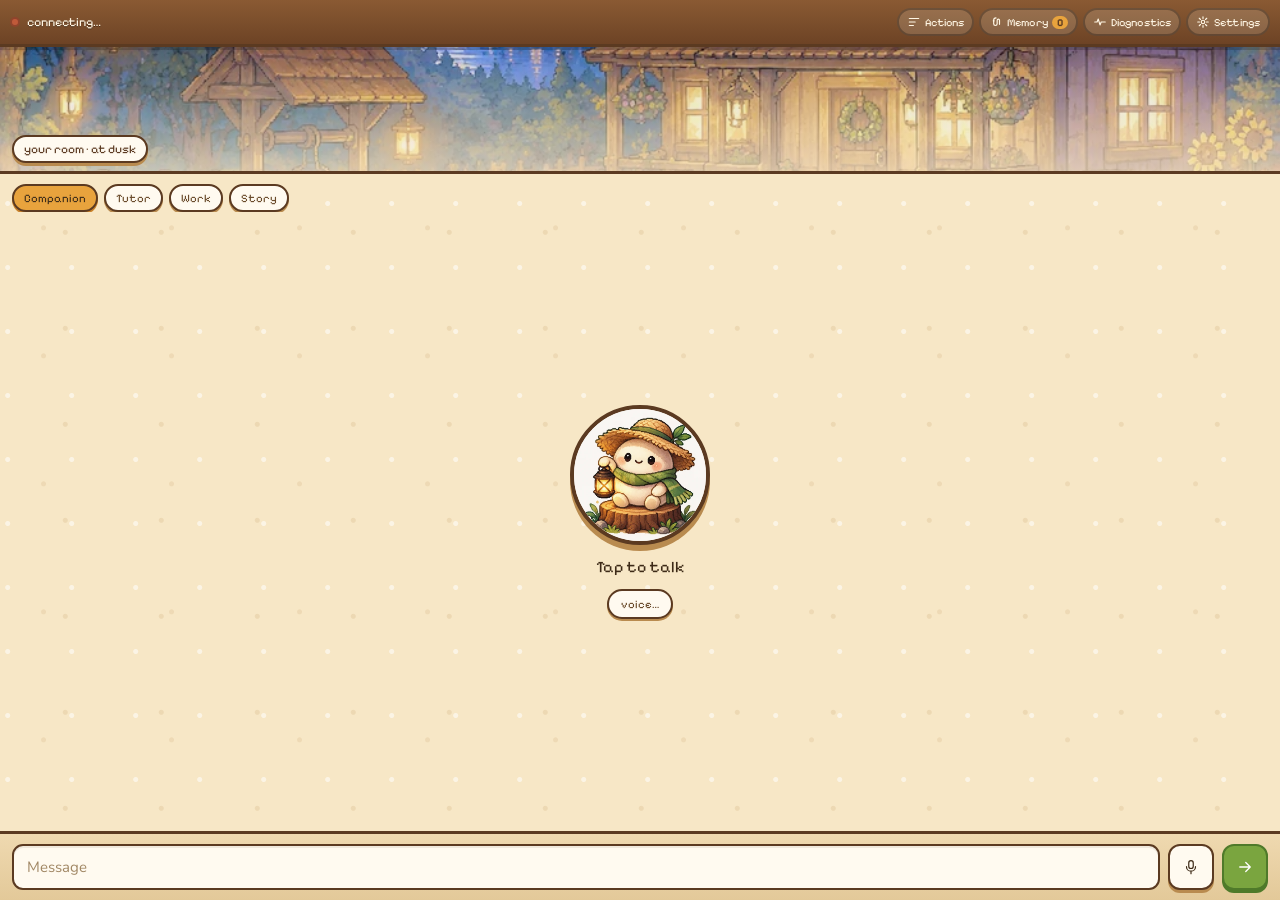
==== commit 64d9c16b: "fix(layout): ukuran gambar & tint diseragamkan, header 1 baris - gambar: crop 16:10 (kartu 640x400)," ====
--- a/web/index.html
+++ b/web/index.html
@@ -22,10 +22,18 @@
         <span id="brandSub">connecting…</span>
       </div>
       <nav class="topnav">
-        <button class="link" id="actBtn" type="button">Actions</button>
-        <button class="link" id="memBtn" type="button">Memory <span class="count" id="memCount">0</span></button>
-        <button class="link" id="diagBtn" type="button">Diagnostics</button>
-        <button class="link" id="gear" type="button">Settings</button>
+        <button class="link" id="actBtn" type="button" title="Quick actions" aria-label="Quick actions">
+          <svg viewBox="0 0 24 24" width="14" height="14" fill="none" stroke="currentColor" stroke-width="2" stroke-linecap="round" stroke-linejoin="round"><path d="M4 6h16M4 12h10M4 18h7"/></svg><span class="lbl">Actions</span>
+        </button>
+        <button class="link" id="memBtn" type="button" title="Memory" aria-label="Memory">
+          <svg viewBox="0 0 24 24" width="14" height="14" fill="none" stroke="currentColor" stroke-width="2" stroke-linecap="round" stroke-linejoin="round"><path d="M12 5a4 4 0 0 0-4 4v6a3 3 0 0 0 6 0V9a2 2 0 0 1 4 0v7"/><circle cx="8" cy="10" r="0.6" fill="currentColor"/></svg><span class="lbl">Memory</span> <span class="count" id="memCount">0</span>
+        </button>
+        <button class="link" id="diagBtn" type="button" title="Diagnostics" aria-label="Diagnostics">
+          <svg viewBox="0 0 24 24" width="14" height="14" fill="none" stroke="currentColor" stroke-width="2" stroke-linecap="round" stroke-linejoin="round"><path d="M3 12h4l2-5 3 10 2-5h7"/></svg><span class="lbl">Diagnostics</span>
+        </button>
+        <button class="link" id="gear" type="button" title="Settings" aria-label="Settings">
+          <svg viewBox="0 0 24 24" width="14" height="14" fill="none" stroke="currentColor" stroke-width="2" stroke-linecap="round" stroke-linejoin="round"><circle cx="12" cy="12" r="3"/><path d="M12 3v3M12 18v3M3 12h3M18 12h3M5.6 5.6l2.1 2.1M16.3 16.3l2.1 2.1M18.4 5.6l-2.1 2.1M7.7 16.3l-2.1 2.1"/></svg><span class="lbl">Settings</span>
+        </button>
       </nav>
     </header>
 
@@ -84,7 +92,7 @@
 
       <div class="cards">
         <article class="card wide">
-          <img src="assets/story.webp" alt="">
+          <figure class="card-media"><img src="assets/story.webp" alt=""></figure>
           <div class="card-body">
             <h3>Bedtime story</h3>
             <p>Long, calm narration that keeps going until you fall asleep.</p>
@@ -93,7 +101,7 @@
         </article>
 
         <article class="card">
-          <img src="assets/focus.webp" alt="">
+          <figure class="card-media"><img src="assets/focus.webp" alt=""></figure>
           <div class="card-body">
             <h3>Focus</h3>
             <p>Kai keeps you company and calls out the time.</p>
@@ -107,7 +115,7 @@
         </article>
 
         <article class="card">
-          <img src="assets/remind.webp" alt="">
+          <figure class="card-media"><img src="assets/remind.webp" alt=""></figure>
           <div class="card-body">
             <h3>Reminder</h3>
             <p>Said out loud when it's time.</p>
@@ -123,7 +131,7 @@
         </article>
 
         <article class="card">
-          <img src="assets/journal.webp" alt="">
+          <figure class="card-media"><img src="assets/journal.webp" alt=""></figure>
           <div class="card-body">
             <h3>Journal</h3>
             <p>A short first-person summary of your day.</p>
--- a/web/style.css
+++ b/web/style.css
@@ -29,7 +29,9 @@
 
 * { box-sizing: border-box; }
 
-html, body { height: 100%; }
+img { max-width: 100%; height: auto; }
+
+html, body { height: 100%; max-width: 100%; overflow-x: hidden; }
 
 body {
   margin: 0;
@@ -48,9 +50,12 @@
 }
 
 .app {
+  width: 100%;
+  max-width: 100%;
   min-height: 100dvh;
   display: grid;
-  grid-template-rows: auto auto auto 1fr auto;
+  grid-template-rows: auto auto auto minmax(0, 1fr) auto;
+  overflow-x: hidden;
 }
 
 /* ------------------------------- topbar ------------------------------- */
@@ -58,11 +63,11 @@
   position: sticky;
   top: 0;
   z-index: 12;
-  display: flex;
-  align-items: center;
-  justify-content: space-between;
-  gap: 10px;
-  padding: 9px 12px;
+  display: grid;
+  grid-template-columns: minmax(0, 1fr) auto;
+  align-items: center;
+  gap: 8px;
+  padding: 8px 10px;
   background: linear-gradient(180deg, var(--wood) 0%, #6d4325 100%);
   border-bottom: var(--line);
   box-shadow: 0 3px 0 rgba(0, 0, 0, 0.18);
@@ -93,22 +98,30 @@
 .dot.ok { background: #8fd15c; }
 .dot.err { background: var(--danger); }
 
-.topnav { display: flex; gap: 6px; flex-wrap: wrap; justify-content: flex-end; }
+.topnav {
+  display: flex;
+  gap: 5px;
+  align-items: center;
+  justify-content: flex-end;
+  min-width: 0;
+}
 
 .link {
   appearance: none;
+  flex: 0 0 auto;
   border: 2px solid rgba(0, 0, 0, 0.28);
   background: rgba(255, 246, 228, 0.16);
   color: #fff6e4;
   font-family: var(--font-display);
-  font-size: 11.5px;
-  letter-spacing: 0.02em;
-  padding: 5px 9px;
+  font-size: 11px;
+  letter-spacing: 0.01em;
+  padding: 5px 8px;
   border-radius: 999px;
   cursor: pointer;
   display: inline-flex;
   align-items: center;
-  gap: 5px;
+  gap: 4px;
+  white-space: nowrap;
 }
 .link:hover { background: rgba(255, 246, 228, 0.3); }
 .link:active { transform: translateY(1px); }
@@ -125,12 +138,21 @@
 /* ------------------------------- banner ------------------------------- */
 .banner {
   position: relative;
-  height: 108px;
+  height: auto;
   overflow: hidden;
   border-bottom: var(--line);
   margin: 0;
-}
-.banner img { width: 100%; height: 100%; object-fit: cover; display: block; }
+  background: var(--paper-2);
+}
+.banner img {
+  width: 100%;
+  height: auto;
+  max-height: 124px;
+  aspect-ratio: 1000 / 280;
+  object-fit: cover;
+  object-position: 50% 42%;
+  display: block;
+}
 .banner::after {
   content: "";
   position: absolute;
@@ -157,20 +179,26 @@
 .mode-row {
   display: flex;
   gap: 6px;
-  flex-wrap: wrap;
+  flex-wrap: nowrap;
   padding: 10px 12px 0;
-}
+  overflow-x: auto;
+  scrollbar-width: none;
+  -ms-overflow-style: none;
+}
+.mode-row::-webkit-scrollbar { display: none; }
 
 .mode-chip {
   appearance: none;
-  border: 2px solid var(--wood-dark);
-  background: var(--cream);
-  color: var(--ink-soft);
-  font-family: var(--font-display);
-  font-size: 12px;
-  padding: 5px 11px;
+  flex: 0 0 auto;
+  border: 2px solid var(--wood-dark);
+  background: var(--cream);
+  color: var(--ink-soft);
+  font-family: var(--font-display);
+  font-size: 11.5px;
+  padding: 5px 10px;
   border-radius: 999px;
   cursor: pointer;
+  white-space: nowrap;
   box-shadow: 0 2px 0 var(--wood-light);
 }
 .mode-chip:active { transform: translateY(2px); box-shadow: none; }
@@ -187,15 +215,16 @@
   align-items: center;
   justify-content: center;
   gap: 10px;
-  padding: 16px 14px 8px;
+  padding: 16px 14px 10px;
   text-align: center;
   min-height: 0;
+  overflow-y: auto;
 }
 
 .orb {
   position: relative;
-  width: 154px;
-  height: 154px;
+  width: clamp(112px, 34vw, 140px);
+  height: clamp(112px, 34vw, 140px);
   padding: 0;
   border-radius: 50%;
   border: 4px solid var(--wood-dark);
@@ -205,7 +234,13 @@
   cursor: pointer;
   transition: box-shadow 0.18s ease, border-color 0.18s ease;
 }
-.orb .mascot { width: 100%; height: 100%; object-fit: cover; display: block; }
+.orb .mascot {
+  width: 100%;
+  height: 100%;
+  object-fit: cover;
+  object-position: 50% 38%;
+  display: block;
+}
 .orb-core { display: contents; }
 .orb-ring {
   position: absolute;
@@ -281,7 +316,7 @@
   box-shadow: var(--shadow-hard);
   text-align: left;
 }
-.reply.show { display: block; }
+.reply.show { display: block; max-height: 42dvh; overflow-y: auto; }
 .reply::before {
   content: "";
   position: absolute;
@@ -362,11 +397,12 @@
   z-index: 20;
   overflow-y: auto;
   padding-bottom: 24px;
-  background: var(--paper);
+  background-color: var(--paper);
   background-image:
-    radial-gradient(circle at 20% 30%, rgba(255, 255, 255, 0.5) 0 2px, transparent 3px),
-    radial-gradient(circle at 74% 66%, rgba(185, 139, 79, 0.14) 0 2px, transparent 3px);
-  background-size: 72px 72px, 112px 112px;
+    radial-gradient(circle at 12% 18%, rgba(255, 255, 255, 0.55) 0 2px, transparent 3px),
+    radial-gradient(circle at 68% 42%, rgba(185, 139, 79, 0.16) 0 2px, transparent 3px),
+    radial-gradient(circle at 34% 78%, rgba(185, 139, 79, 0.14) 0 2px, transparent 3px);
+  background-size: 64px 64px, 96px 96px, 128px 128px;
   transform: translateY(100%);
   transition: transform 0.24s cubic-bezier(0.32, 0.72, 0, 1);
   visibility: hidden;
@@ -567,7 +603,7 @@
 }
 
 /* ------------------------------- quick action cards ------------------------------- */
-.cards { display: grid; grid-template-columns: 1fr 1fr; gap: 12px; margin: 0 12px; }
+.cards { display: grid; grid-template-columns: repeat(2, minmax(0, 1fr)); gap: 12px; margin: 0 12px; }
 .card {
   display: flex;
   flex-direction: column;
@@ -577,19 +613,40 @@
   border-radius: 13px;
   box-shadow: var(--shadow-hard);
 }
-.card.wide { grid-column: 1 / -1; flex-direction: row; }
-.card img {
+.card.wide { grid-column: 1 / -1; flex-direction: column; }
+.card-media {
+  margin: 0;
+  position: relative;
+  overflow: hidden;
+  background: var(--paper-2);
+  border-bottom: var(--line);
+}
+.card-media img {
+  display: block;
   width: 100%;
-  height: 104px;
+  height: auto;
+  aspect-ratio: 16 / 10;
   object-fit: cover;
-  display: block;
-  border-bottom: 3px solid var(--wood-dark);
-}
-.card.wide img {
-  width: 44%;
+  object-position: 50% 45%;
+}
+.card.wide .card-media img { aspect-ratio: 16 / 7; object-position: 50% 42%; }
+.card-media::after {
+  content: "";
+  position: absolute;
+  inset: 0;
+  background: rgba(247, 231, 198, 0.12);
+  box-shadow: inset 0 0 0 3px rgba(255, 250, 240, 0.5);
+  pointer-events: none;
+}
+.card.wide .card-media {
+  flex: 0 0 auto;
+  width: 100%;
+  border-bottom: var(--line);
+  border-right: 0;
+}
+.card.wide .card-media img {
   height: auto;
-  border-bottom: 0;
-  border-right: 3px solid var(--wood-dark);
+  object-position: 50% 42%;
 }
 .card-body { display: flex; flex: 1; min-width: 0; flex-direction: column; gap: 8px; padding: 11px; }
 .card-body h3 { margin: 0; font-family: var(--font-display); font-size: 14px; }
@@ -628,12 +685,27 @@
 @media (max-width: 400px) {
   .cards { grid-template-columns: 1fr; }
   .card.wide { flex-direction: column; }
-  .card.wide img { width: 100%; height: 104px; border-right: 0; border-bottom: 3px solid var(--wood-dark); }
+  .card.wide .card-media {
+    flex: 0 0 auto;
+    width: 100%;
+    border-right: 0;
+    border-bottom: var(--line);
+  }
+  .card.wide .card-media img { height: auto; aspect-ratio: 16 / 10; }
   .grid-2 { grid-template-columns: 1fr; }
-  .banner { height: 92px; }
+  .banner img { max-height: 108px; }
+  .banner-tag { font-size: 11px; }
 }
 
 @media (prefers-reduced-motion: reduce) {
   .orb-ring, body[data-state="speaking"] .orb { animation: none !important; }
   .sheet { transition: none; }
 }
+
+/* label nav disembunyikan di layar sempit -> header tetap 1 baris */
+@media (max-width: 440px) {
+  .topnav .lbl { display: none; }
+  .link { padding: 6px 8px; }
+  .topnav { max-width: none; }
+  .statusline { font-size: 12px; }
+}
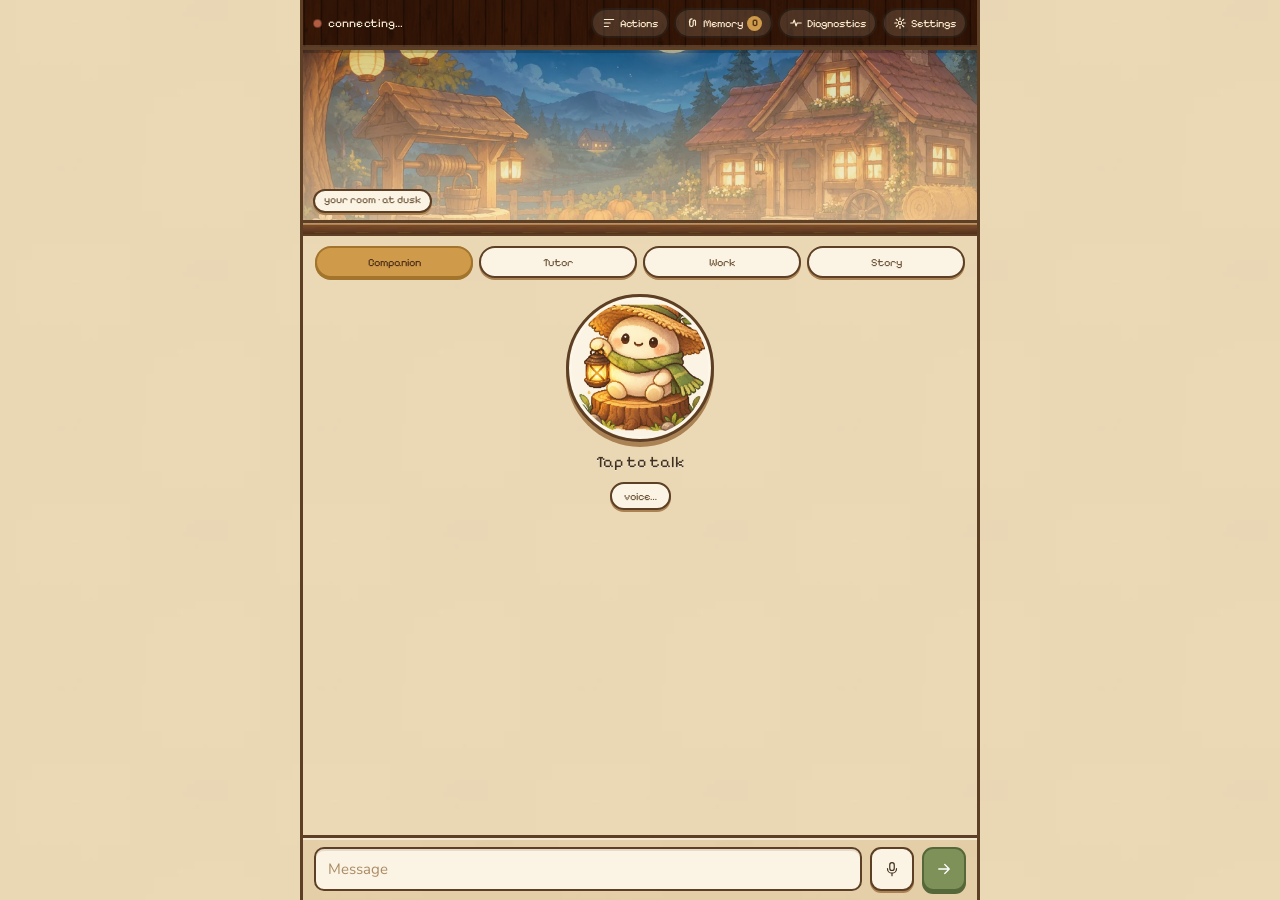
==== commit 8829a7cd: "design(v2): tema cozy farm lengkap — maskot berpose, tekstur kayu & kertas, panel game Aset baru (se" ====
--- a/web/index.html
+++ b/web/index.html
@@ -42,6 +42,8 @@
       <span class="banner-tag">your room · at dusk</span>
     </div>
 
+    <div class="plank" aria-hidden="true"></div>
+
     <div class="mode-row" role="group" aria-label="Conversation mode">
       <button class="mode-chip active" data-mode="temen" type="button">Companion</button>
       <button class="mode-chip" data-mode="tutor" type="button">Tutor</button>
@@ -53,7 +55,7 @@
       <button class="orb" id="orb" type="button" aria-label="Start or stop speaking">
         <span class="orb-ring" aria-hidden="true"></span>
         <span class="orb-core" aria-hidden="true">
-          <img class="mascot" src="assets/mascot.webp" alt="">
+          <img class="mascot" id="mascotImg" src="assets/mascot.webp" alt="">
         </span>
       </button>
 
@@ -65,6 +67,8 @@
         <p class="reply-you" id="replyYou"></p>
         <p class="reply-text" id="replyText"></p>
       </section>
+
+      <p class="tip" id="tip"></p>
     </main>
 
     <footer class="composer">
--- a/web/style.css
+++ b/web/style.css
@@ -1,507 +1,629 @@
-/* ============================================================
-   Kai — cozy farm theme (indie game vibe)
-   Palet: krem perkamen, kayu cokelat, amber lantern, hijau daun
-   ============================================================ */
+/* ==========================================================================
+   Kai — Cozy Farm Theme
+   Dibangun seperti UI game: panel kayu bertepi tebal, kertas perkamen,
+   maskot berpose, tombol yang terasa bisa ditekan.
+   Struktur CSS sengaja GRID + block (bukan flex bertumpuk) supaya stabil
+   di semua mesin render.
+   ========================================================================== */
+
 :root {
-  --paper: #f7e7c6;
-  --paper-2: #efd9b0;
-  --paper-3: #e3c999;
-  --ink: #3d2a17;
-  --ink-soft: #6b4c2c;
-  --wood: #8a5a33;
-  --wood-dark: #5b3a21;
-  --wood-light: #b98b4f;
-  --amber: #e8a33d;
-  --amber-dark: #c9822b;
-  --leaf: #7aa53f;
-  --leaf-dark: #4f7a2a;
-  --night: #2b3a52;
-  --cream: #fffaf0;
-  --danger: #c05a3a;
-
-  --font-display: "Pixelify Sans", "Trebuchet MS", "Segoe UI", system-ui, sans-serif;
-  --font-body: "Nunito", -apple-system, BlinkMacSystemFont, "Segoe UI", Roboto, system-ui, sans-serif;
-
-  --line: 3px solid var(--wood-dark);
-  --shadow-hard: 0 4px 0 var(--wood-light);
-  --shadow-hard-sm: 0 3px 0 var(--wood-light);
-}
-
-* { box-sizing: border-box; }
-
-img { max-width: 100%; height: auto; }
-
-html, body { height: 100%; max-width: 100%; overflow-x: hidden; }
+  /* kertas — oat/linen hangat, bukan kuning mentega */
+  --parch: #f3e9d5;
+  --parch-2: #ebdfc5;
+  --parch-3: #dfcfa9;
+  --card: #fbf4e4;
+  --card-edge: #efe3c8;
+  /* tinta — umber gelap, bukan hitam */
+  --ink: #40301f;
+  --ink-2: #6b5136;
+  --ink-3: #8c7351;
+  /* kayu — walnut hangat */
+  --wood: #8a6039;
+  --wood-d: #5c3f24;
+  --wood-l: #ab8253;
+  --wood-hi: #cba36c;
+  /* aksen — harvest gold & sage, tidak menyala */
+  --amber: #cf9a4a;
+  --amber-d: #a2742c;
+  --leaf: #7d9159;
+  --leaf-d: #566839;
+  --moon: #2d3c57;
+  --red: #b25c42;
+
+  --r-sm: 8px;
+  --r-md: 12px;
+  --r-lg: 16px;
+  --r-pill: 999px;
+
+  --shadow-sm: 0 2px 0 var(--wood-l);
+  --shadow-md: 0 4px 0 var(--wood-l);
+  --shadow-btn: 0 3px 0 var(--amber-d);
+
+  --font-head: "Pixelify Sans", "Trebuchet MS", "Segoe UI", system-ui, sans-serif;
+  --font-body: "Nunito", -apple-system, BlinkMacSystemFont, "Segoe UI", Roboto, sans-serif;
+
+  --wood-line: 2px solid var(--wood-d);
+  --wood-line-thick: 3px solid var(--wood-d);
+}
+
+* { box-sizing: border-box; margin: 0; padding: 0; }
+
+img { display: block; max-width: 100%; }
+
+html, body {
+  width: 100%;
+  max-width: 100%;
+  overflow-x: hidden;
+}
 
 body {
-  margin: 0;
-  color: var(--ink);
+  min-height: 100dvh;
   font-family: var(--font-body);
   font-size: 15px;
   line-height: 1.5;
-  background-color: var(--paper);
-  background-image:
-    radial-gradient(circle at 12% 18%, rgba(255, 255, 255, 0.55) 0 2px, transparent 3px),
-    radial-gradient(circle at 68% 42%, rgba(185, 139, 79, 0.16) 0 2px, transparent 3px),
-    radial-gradient(circle at 34% 78%, rgba(185, 139, 79, 0.14) 0 2px, transparent 3px);
-  background-size: 64px 64px, 96px 96px, 128px 128px;
+  color: var(--ink);
+  background-color: var(--parch);
+  background-image: url("assets/tex-paper.webp");
+  background-size: 260px 260px;
+  background-blend-mode: multiply;
   -webkit-tap-highlight-color: transparent;
-  overscroll-behavior: none;
-}
-
+  overscroll-behavior-y: none;
+}
+
+/* ============================ LAYOUT ============================ */
 .app {
+  display: grid;
+  grid-template-rows: auto auto auto auto minmax(0, 1fr) auto;
+  min-height: 100dvh;
   width: 100%;
-  max-width: 100%;
-  min-height: 100dvh;
-  display: grid;
-  grid-template-rows: auto auto auto minmax(0, 1fr) auto;
   overflow-x: hidden;
 }
 
-/* ------------------------------- topbar ------------------------------- */
+/* ============================ TOP BAR ============================ */
 .topbar {
   position: sticky;
   top: 0;
-  z-index: 12;
+  z-index: 30;
   display: grid;
   grid-template-columns: minmax(0, 1fr) auto;
   align-items: center;
   gap: 8px;
-  padding: 8px 10px;
-  background: linear-gradient(180deg, var(--wood) 0%, #6d4325 100%);
-  border-bottom: var(--line);
-  box-shadow: 0 3px 0 rgba(0, 0, 0, 0.18);
+  padding: 8px 10px 9px;
+  background-color: var(--wood);
+  background-image: url("assets/tex-wood-dark.webp");
+  background-size: 200px 200px;
+  background-blend-mode: multiply;
+  border-bottom: 3px solid var(--wood-d);
+  box-shadow:
+    inset 0 -2px 0 rgba(255, 231, 191, 0.18),
+    0 3px 0 rgba(0, 0, 0, 0.2);
 }
 
 .statusline {
-  display: flex;
+  display: grid;
+  grid-template-columns: auto minmax(0, 1fr);
   align-items: center;
-  gap: 7px;
+  gap: 6px;
   min-width: 0;
-  font-family: var(--font-display);
-  font-size: 12.5px;
-  color: #fff6e4;
-  text-shadow: 0 1px 0 rgba(0, 0, 0, 0.35);
+  font-family: var(--font-head);
+  font-size: 12px;
+  letter-spacing: 0.01em;
+  color: #ffefd2;
+  text-shadow: 0 1px 0 rgba(0, 0, 0, 0.55);
+}
+.statusline span:last-child {
+  overflow: hidden;
   white-space: nowrap;
-  overflow: hidden;
   text-overflow: ellipsis;
 }
 
 .dot {
-  width: 10px;
-  height: 10px;
+  width: 9px;
+  height: 9px;
   border-radius: 50%;
+  background: #b39a76;
+  border: 1.5px solid rgba(0, 0, 0, 0.4);
   flex: 0 0 auto;
-  background: #c9b391;
-  border: 2px solid rgba(0, 0, 0, 0.25);
-}
-.dot.ok { background: #8fd15c; }
-.dot.err { background: var(--danger); }
+}
+.dot.ok { background: #93d155; box-shadow: 0 0 6px rgba(147, 209, 85, 0.8); }
+.dot.err { background: var(--red); }
 
 .topnav {
-  display: flex;
+  display: grid;
+  grid-template-columns: repeat(4, auto);
   gap: 5px;
-  align-items: center;
-  justify-content: flex-end;
-  min-width: 0;
 }
 
 .link {
-  appearance: none;
-  flex: 0 0 auto;
-  border: 2px solid rgba(0, 0, 0, 0.28);
-  background: rgba(255, 246, 228, 0.16);
-  color: #fff6e4;
-  font-family: var(--font-display);
-  font-size: 11px;
-  letter-spacing: 0.01em;
-  padding: 5px 8px;
-  border-radius: 999px;
-  cursor: pointer;
-  display: inline-flex;
+  display: inline-grid;
+  grid-auto-flow: column;
   align-items: center;
   gap: 4px;
+  height: 30px;
+  padding: 0 9px;
+  border: 2px solid rgba(0, 0, 0, 0.42);
+  border-radius: var(--r-pill);
+  background: rgba(255, 239, 210, 0.14);
+  color: #ffefd2;
+  font-family: var(--font-head);
+  font-size: 11px;
+  cursor: pointer;
   white-space: nowrap;
-}
-.link:hover { background: rgba(255, 246, 228, 0.3); }
+  transition: background 0.15s;
+}
+.link:hover { background: rgba(255, 239, 210, 0.32); }
 .link:active { transform: translateY(1px); }
+.link svg { flex: 0 0 auto; }
 
 .count {
+  display: inline-grid;
+  place-items: center;
+  min-width: 15px;
+  height: 15px;
+  padding: 0 3px;
+  border-radius: var(--r-pill);
   background: var(--amber);
-  color: var(--wood-dark);
-  border-radius: 999px;
-  padding: 0 5px;
-  font-size: 10.5px;
+  color: #4a2d17;
+  font-size: 10px;
   font-weight: 700;
-}
-
-/* ------------------------------- banner ------------------------------- */
+  line-height: 1;
+}
+
+/* ============================ BANNER ============================ */
 .banner {
   position: relative;
-  height: auto;
+  width: 100%;
+  border-bottom: 3px solid var(--wood-d);
+  background: var(--parch-2);
   overflow: hidden;
-  border-bottom: var(--line);
-  margin: 0;
-  background: var(--paper-2);
+  line-height: 0;
 }
 .banner img {
   width: 100%;
   height: auto;
-  max-height: 124px;
-  aspect-ratio: 1000 / 280;
+  max-height: 128px;
+  aspect-ratio: 1000 / 300;
   object-fit: cover;
-  object-position: 50% 42%;
-  display: block;
+  object-position: 50% 46%;
 }
 .banner::after {
   content: "";
   position: absolute;
   inset: 0;
-  background: linear-gradient(180deg, rgba(43, 58, 82, 0.1) 0%, rgba(247, 231, 198, 0.72) 100%);
   pointer-events: none;
+  background: linear-gradient(180deg, rgba(45, 60, 87, 0.18) 0%, rgba(246, 230, 196, 0.62) 100%);
 }
 .banner-tag {
   position: absolute;
-  left: 12px;
-  bottom: 8px;
-  z-index: 1;
-  font-family: var(--font-display);
-  font-size: 12px;
-  color: var(--wood-dark);
-  background: var(--cream);
-  border: 2px solid var(--wood-dark);
-  border-radius: 999px;
-  padding: 3px 10px;
-  box-shadow: var(--shadow-hard-sm);
-}
-
-/* ------------------------------- mode chips ------------------------------- */
+  left: 10px;
+  bottom: 7px;
+  z-index: 2;
+  display: inline-block;
+  padding: 2px 9px 3px;
+  border: 2px solid var(--wood-d);
+  border-radius: var(--r-pill);
+  background: var(--card);
+  color: var(--ink-2);
+  font-family: var(--font-head);
+  font-size: 10.5px;
+  line-height: 1.4;
+  box-shadow: 0 2px 0 var(--wood-l);
+}
+
+/* papan kayu tipis pemisah: sentuhan khas UI game */
+.plank {
+  height: 13px;
+  background-color: var(--wood);
+  background-image: url("assets/orn-wood-edge.webp");
+  background-repeat: repeat-x;
+  background-size: auto 13px;
+  border-bottom: 2px solid var(--wood-d);
+  box-shadow: inset 0 1px 0 rgba(255, 231, 191, 0.35);
+}
+
+/* ============================ MODE CHIPS ============================ */
 .mode-row {
-  display: flex;
+  display: grid;
+  grid-template-columns: repeat(4, minmax(0, 1fr));
   gap: 6px;
-  flex-wrap: nowrap;
-  padding: 10px 12px 0;
-  overflow-x: auto;
-  scrollbar-width: none;
-  -ms-overflow-style: none;
-}
-.mode-row::-webkit-scrollbar { display: none; }
+  padding: 10px 12px 2px;
+}
 
 .mode-chip {
-  appearance: none;
-  flex: 0 0 auto;
-  border: 2px solid var(--wood-dark);
-  background: var(--cream);
-  color: var(--ink-soft);
-  font-family: var(--font-display);
-  font-size: 11.5px;
-  padding: 5px 10px;
-  border-radius: 999px;
+  height: 32px;
+  padding: 0 4px;
+  border: 2px solid var(--wood-d);
+  border-radius: var(--r-pill);
+  background: var(--card);
+  color: var(--ink-2);
+  font-family: var(--font-head);
+  font-size: 11px;
   cursor: pointer;
+  overflow: hidden;
+  text-overflow: ellipsis;
   white-space: nowrap;
-  box-shadow: 0 2px 0 var(--wood-light);
+  box-shadow: 0 2px 0 var(--wood-l);
+  transition: background 0.15s, color 0.15s;
 }
 .mode-chip:active { transform: translateY(2px); box-shadow: none; }
 .mode-chip.active {
   background: var(--amber);
-  color: #43301a;
-  box-shadow: 0 2px 0 var(--amber-dark);
-}
-
-/* ------------------------------- stage ------------------------------- */
+  border-color: var(--amber-d);
+  color: #4a2d17;
+  box-shadow: 0 2px 0 var(--amber-d);
+}
+
+/* ============================ STAGE ============================ */
 .stage {
-  display: flex;
-  flex-direction: column;
-  align-items: center;
-  justify-content: center;
-  gap: 10px;
-  padding: 16px 14px 10px;
-  text-align: center;
+  display: grid;
+  grid-template-rows: auto auto auto auto minmax(0, 1fr);
+  justify-items: center;
+  align-content: start;
+  gap: 8px;
+  padding: 14px 14px 10px;
   min-height: 0;
   overflow-y: auto;
-}
-
+  overflow-x: hidden;
+}
+
+/* maskot = "karakter" yang berdiri di halaman */
 .orb {
   position: relative;
-  width: clamp(112px, 34vw, 140px);
-  height: clamp(112px, 34vw, 140px);
+  width: clamp(118px, 33vw, 148px);
+  height: clamp(118px, 33vw, 148px);
   padding: 0;
+  border: 3px solid var(--wood-d);
   border-radius: 50%;
-  border: 4px solid var(--wood-dark);
-  background: var(--cream);
-  box-shadow: 0 6px 0 var(--wood-light), inset 0 0 0 5px var(--cream);
-  overflow: hidden;
+  background-color: var(--card-edge);
+  background-image: url("assets/tex-paper.webp");
+  background-size: 200px 200px;
+  background-blend-mode: multiply;
   cursor: pointer;
-  transition: box-shadow 0.18s ease, border-color 0.18s ease;
-}
-.orb .mascot {
-  width: 100%;
-  height: 100%;
+  overflow: visible;
+  box-shadow:
+    0 5px 0 var(--wood-l),
+    inset 0 0 0 4px rgba(255, 250, 240, 0.9);
+  transition: box-shadow 0.2s, border-color 0.2s;
+}
+
+/* potret di dalam lingkaran */
+.mascot {
+  position: absolute;
+  inset: 3px;
+  width: calc(100% - 6px);
+  height: calc(100% - 6px);
+  border-radius: 50%;
   object-fit: cover;
-  object-position: 50% 38%;
+  object-position: 50% 34%;
   display: block;
 }
-.orb-core { display: contents; }
+
+/* cincin status, di luar lingkaran */
 .orb-ring {
   position: absolute;
-  inset: -9px;
+  inset: -8px;
   border-radius: 50%;
   border: 3px dashed transparent;
   pointer-events: none;
-  transition: border-color 0.2s ease;
-}
-.orb:focus-visible { outline: 3px solid var(--amber); outline-offset: 4px; }
+  transition: border-color 0.2s;
+}
+
+/* gelembung "…" saat mikir */
+.orb-core { display: contents; }
+
+.orb:focus-visible { outline: 3px solid var(--amber); outline-offset: 5px; }
 
 body[data-state="listening"] .orb {
-  border-color: var(--leaf-dark);
-  box-shadow: 0 6px 0 var(--leaf), 0 0 0 8px rgba(122, 165, 63, 0.22);
-}
-body[data-state="listening"] .orb-ring { border-color: var(--leaf); animation: spin 7s linear infinite; }
-
-body[data-state="thinking"] .orb-ring { border-color: var(--amber); animation: spin 1.8s linear infinite; }
+  border-color: var(--leaf-d);
+  box-shadow: 0 5px 0 var(--leaf), 0 0 0 7px rgba(111, 156, 58, 0.22);
+}
+body[data-state="listening"] .orb-ring {
+  border-color: var(--leaf);
+  border-style: solid;
+  animation: spin 8s linear infinite;
+}
+
+body[data-state="thinking"] .orb-ring {
+  border-color: var(--amber);
+  animation: spin 1.6s linear infinite;
+}
 
 body[data-state="speaking"] .orb {
-  border-color: var(--amber-dark);
-  box-shadow: 0 6px 0 var(--amber-dark), 0 0 0 8px rgba(232, 163, 61, 0.24);
-  animation: bob 1.6s ease-in-out infinite;
+  border-color: var(--amber-d);
+  box-shadow: 0 5px 0 var(--amber-d), 0 0 0 7px rgba(233, 166, 60, 0.26);
+  animation: bob 1.5s ease-in-out infinite;
 }
 
 @keyframes spin { to { transform: rotate(360deg); } }
 @keyframes bob {
   0%, 100% { transform: translateY(0); }
-  50% { transform: translateY(-3px); }
-}
-
+  50% { transform: translateY(-4px); }
+}
+
+/* ============================ STATUS TEKS ============================ */
 .status {
-  margin: 0;
-  font-family: var(--font-display);
+  font-family: var(--font-head);
   font-size: 16px;
   color: var(--ink);
+  text-align: center;
+  text-shadow: 0 1px 0 rgba(255, 250, 240, 0.75);
 }
 
 .voicechip {
-  appearance: none;
-  height: 30px;
+  height: 28px;
   padding: 0 12px;
-  border: 2px solid var(--wood-dark);
-  border-radius: 999px;
-  background: var(--cream);
-  color: var(--ink-soft);
-  font-family: var(--font-display);
-  font-size: 11.5px;
-  box-shadow: 0 2px 0 var(--wood-light);
+  border: 2px solid var(--wood-d);
+  border-radius: var(--r-pill);
+  background: var(--card);
+  color: var(--ink-2);
+  font-family: var(--font-head);
+  font-size: 11px;
   cursor: pointer;
+  box-shadow: 0 2px 0 var(--wood-l);
 }
 .voicechip:active { transform: translateY(2px); box-shadow: none; }
 
 .live {
-  margin: 0;
-  min-height: 16px;
+  min-height: 15px;
   font-size: 12px;
-  color: var(--ink-soft);
+  color: var(--ink-3);
   font-style: italic;
-}
-
-/* ------------------------------- reply bubble ------------------------------- */
+  text-align: center;
+}
+
+/* kartu petunjuk kecil di ruang kosong: berguna, bukan hiasan */
+.tip {
+  width: 100%;
+  max-width: 540px;
+  margin-top: 4px;
+  padding: 9px 12px;
+  border: 2px dashed rgba(74, 45, 23, 0.32);
+  border-radius: 10px;
+  background: rgba(253, 243, 221, 0.55);
+  color: var(--ink-2);
+  font-size: 12px;
+  line-height: 1.5;
+  text-align: left;
+}
+.tip:empty { display: none; }
+.tip b { font-family: var(--font-head); font-size: 11.5px; }
+
+/* ============================ BALON DIALOG ============================ */
 .reply {
   display: none;
   position: relative;
   width: 100%;
-  max-width: 560px;
-  margin-top: 4px;
-  padding: 12px 14px;
-  background: var(--cream);
-  border: var(--line);
-  border-radius: 14px;
-  box-shadow: var(--shadow-hard);
+  max-width: 540px;
+  padding: 11px 13px;
+  border: 3px solid var(--wood-d);
+  border-radius: var(--r-md);
+  background-color: var(--card);
+  background-image: url("assets/tex-paper.webp");
+  background-size: 220px 220px;
+  background-blend-mode: multiply;
+  box-shadow: var(--shadow-md), inset 0 0 0 2px rgba(255, 255, 255, 0.55);
   text-align: left;
 }
-.reply.show { display: block; max-height: 42dvh; overflow-y: auto; }
+.reply.show {
+  display: block;
+  max-height: 38dvh;
+  overflow-y: auto;
+}
+/* ekor balon ke arah maskot */
 .reply::before {
   content: "";
   position: absolute;
-  top: -13px;
-  left: 32px;
+  top: -11px;
+  left: 28px;
   width: 16px;
   height: 16px;
-  background: var(--cream);
-  border-left: var(--line);
-  border-top: var(--line);
+  background: var(--card);
+  border-left: 3px solid var(--wood-d);
+  border-top: 3px solid var(--wood-d);
   transform: rotate(45deg);
-  border-top-left-radius: 4px;
+  border-top-left-radius: 3px;
 }
 .reply-you {
-  margin: 0 0 4px;
-  font-family: var(--font-display);
-  font-size: 11px;
-  letter-spacing: 0.05em;
+  font-family: var(--font-head);
+  font-size: 10px;
+  letter-spacing: 0.09em;
   text-transform: uppercase;
-  color: var(--ink-soft);
+  color: var(--ink-3);
+  margin-bottom: 3px;
 }
 .reply-you:empty { display: none; }
-.reply-text { margin: 0; font-size: 15px; line-height: 1.6; }
-
-/* ------------------------------- composer ------------------------------- */
+.reply-text {
+  font-size: 15px;
+  line-height: 1.6;
+  color: var(--ink);
+}
+
+/* ============================ COMPOSER ============================ */
 .composer {
   position: sticky;
   bottom: 0;
-  z-index: 11;
-  display: grid;
-  grid-template-columns: 1fr 46px 46px;
+  z-index: 25;
+  display: grid;
+  grid-template-columns: minmax(0, 1fr) 44px 44px;
   gap: 8px;
-  padding: 10px 12px calc(10px + env(safe-area-inset-bottom));
-  background: linear-gradient(180deg, var(--paper-2) 0%, var(--paper-3) 100%);
-  border-top: var(--line);
+  align-items: center;
+  padding: 9px 11px calc(9px + env(safe-area-inset-bottom));
+  background-color: var(--parch-2);
+  background-image: url("assets/tex-paper.webp");
+  background-size: 240px 240px;
+  background-blend-mode: multiply;
+  border-top: 3px solid var(--wood-d);
+  box-shadow: inset 0 2px 0 rgba(255, 250, 240, 0.6);
 }
 
 #input {
-  height: 46px;
+  height: 44px;
+  width: 100%;
   min-width: 0;
-  padding: 0 13px;
-  border: 2px solid var(--wood-dark);
+  padding: 0 12px;
+  border: 2px solid var(--wood-d);
+  border-radius: 10px;
+  background: var(--card);
+  color: var(--ink);
+  font-family: var(--font-body);
+  font-size: 15px;
+  box-shadow: inset 0 2px 0 rgba(74, 45, 23, 0.12);
+}
+#input::placeholder { color: #a98a63; }
+#input:focus { outline: none; border-color: var(--amber-d); box-shadow: inset 0 2px 0 rgba(185, 118, 31, 0.2), 0 0 0 3px rgba(233, 166, 60, 0.28); }
+
+.round {
+  display: grid;
+  place-items: center;
+  width: 44px;
+  height: 44px;
+  border: 2px solid var(--wood-d);
   border-radius: 11px;
-  background: var(--cream);
+  background: var(--card);
   color: var(--ink);
-  font: inherit;
-  font-size: 15px;
-  box-shadow: inset 0 2px 0 rgba(91, 58, 33, 0.09);
-}
-#input::placeholder { color: #a08663; }
-#input:focus { outline: none; border-color: var(--amber-dark); }
-
-.round {
-  width: 46px;
-  height: 46px;
-  display: grid;
-  place-items: center;
-  border: 2px solid var(--wood-dark);
-  border-radius: 12px;
-  background: var(--cream);
-  color: var(--ink);
-  box-shadow: var(--shadow-hard-sm);
   cursor: pointer;
+  box-shadow: var(--shadow-sm);
 }
 .round:active { transform: translateY(2px); box-shadow: none; }
 .round.solid {
   background: var(--leaf);
-  border-color: var(--leaf-dark);
+  border-color: var(--leaf-d);
   color: #fff;
-  box-shadow: 0 3px 0 var(--leaf-dark);
-}
-.round.recording { background: var(--danger); border-color: #8f3f26; color: #fff; }
-
-/* ------------------------------- sheets ------------------------------- */
+  box-shadow: 0 3px 0 var(--leaf-d);
+}
+.round.recording {
+  background: var(--red);
+  border-color: #7d3521;
+  color: #fff;
+  box-shadow: 0 3px 0 #7d3521;
+}
+
+/* ============================ SHEETS ============================ */
 .sheet {
   position: fixed;
   inset: 0;
-  z-index: 20;
+  z-index: 40;
   overflow-y: auto;
-  padding-bottom: 24px;
-  background-color: var(--paper);
-  background-image:
-    radial-gradient(circle at 12% 18%, rgba(255, 255, 255, 0.55) 0 2px, transparent 3px),
-    radial-gradient(circle at 68% 42%, rgba(185, 139, 79, 0.16) 0 2px, transparent 3px),
-    radial-gradient(circle at 34% 78%, rgba(185, 139, 79, 0.14) 0 2px, transparent 3px);
-  background-size: 64px 64px, 96px 96px, 128px 128px;
+  overflow-x: hidden;
+  padding-bottom: 16px;
+  background-color: var(--parch);
+  background-image: url("assets/tex-paper.webp");
+  background-size: 260px 260px;
+  background-blend-mode: multiply;
   transform: translateY(100%);
-  transition: transform 0.24s cubic-bezier(0.32, 0.72, 0, 1);
   visibility: hidden;
+  transition: transform 0.26s cubic-bezier(0.32, 0.72, 0, 1);
 }
 .sheet.open { transform: translateY(0); visibility: visible; }
 
 .sheet-head {
   position: sticky;
   top: 0;
-  z-index: 3;
-  display: flex;
+  z-index: 12;
+  display: grid;
+  grid-template-columns: minmax(0, 1fr) auto;
   align-items: center;
-  justify-content: space-between;
-  gap: 10px;
-  padding: 11px 14px;
-  background: linear-gradient(180deg, var(--wood) 0%, #6d4325 100%);
-  border-bottom: var(--line);
+  gap: 8px;
+  padding: 9px 12px 10px;
+  background-color: var(--wood);
+  background-image: url("assets/tex-wood-dark.webp");
+  background-size: 200px 200px;
+  background-blend-mode: multiply;
+  border-bottom: 3px solid var(--wood-d);
+  box-shadow: inset 0 -2px 0 rgba(255, 231, 191, 0.16);
 }
 .sheet-head h2 {
-  margin: 0;
-  font-family: var(--font-display);
+  font-family: var(--font-head);
   font-size: 17px;
-  color: #fff6e4;
-  text-shadow: 0 1px 0 rgba(0, 0, 0, 0.35);
+  color: #ffefd2;
+  text-shadow: 0 1px 0 rgba(0, 0, 0, 0.55);
 }
 
 .hint {
-  margin: 12px 14px 0;
+  margin: 11px 12px 0;
   font-size: 12.5px;
-  color: var(--ink-soft);
-}
-
+  color: var(--ink-2);
+  line-height: 1.45;
+}
+
+/* kartu grup: panel kayu berbingkai */
 .group {
-  margin: 12px;
+  position: relative;
+  margin: 11px 12px 0;
   padding: 12px;
-  background: var(--cream);
-  border: var(--line);
-  border-radius: 13px;
-  box-shadow: var(--shadow-hard);
+  border: 3px solid var(--wood-d);
+  border-radius: var(--r-md);
+  background-color: var(--card);
+  background-image: url("assets/tex-paper.webp");
+  background-size: 220px 220px;
+  background-blend-mode: multiply;
+  box-shadow: var(--shadow-md), inset 0 0 0 2px rgba(255, 255, 255, 0.5);
 }
 
 .group-title {
-  display: flex;
+  display: grid;
+  grid-template-columns: auto minmax(0, 1fr);
   align-items: center;
   gap: 7px;
-  margin: 0 0 10px;
-  font-family: var(--font-display);
-  font-size: 13px;
-  letter-spacing: 0.05em;
+  font-family: var(--font-head);
+  font-size: 12px;
+  letter-spacing: 0.07em;
   text-transform: uppercase;
-  color: var(--ink-soft);
+  color: var(--ink-2);
+  margin-bottom: 10px;
 }
 .group-title::before {
   content: "";
   width: 9px;
   height: 9px;
+  border: 2px solid var(--wood-d);
+  border-radius: 2px;
   background: var(--amber);
-  border: 2px solid var(--wood-dark);
-  border-radius: 2px;
-  flex: 0 0 auto;
 }
 
 .row {
-  display: flex;
+  display: grid;
+  grid-template-columns: minmax(0, 1fr) auto;
   align-items: center;
-  justify-content: space-between;
   gap: 10px;
   padding: 9px 0;
-  border-top: 2px dashed rgba(91, 58, 33, 0.18);
+  border-top: 2px dashed rgba(74, 45, 23, 0.2);
 }
 .row:first-of-type { border-top: 0; padding-top: 0; }
+
 .row-label { font-size: 13.5px; line-height: 1.35; }
 .row-label small {
   display: block;
   margin-top: 2px;
   font-size: 11.5px;
-  color: var(--ink-soft);
+  color: var(--ink-3);
   font-weight: 400;
+  line-height: 1.4;
 }
 
 .switch {
-  appearance: none;
-  flex: 0 0 auto;
-  display: inline-flex;
+  display: inline-grid;
+  grid-auto-flow: column;
   align-items: center;
-  gap: 6px;
+  gap: 5px;
   height: 30px;
-  padding: 0 11px;
-  border: 2px solid var(--wood-dark);
-  border-radius: 999px;
-  background: var(--paper-2);
-  color: var(--ink-soft);
-  font-family: var(--font-display);
-  font-size: 11.5px;
+  padding: 0 10px;
+  border: 2px solid var(--wood-d);
+  border-radius: var(--r-pill);
+  background: var(--parch-2);
+  color: var(--ink-2);
+  font-family: var(--font-head);
+  font-size: 11px;
   cursor: pointer;
-  box-shadow: 0 2px 0 var(--wood-light);
-}
-.switch .dot { background: #b9a88c; width: 8px; height: 8px; border-width: 1px; }
-.switch.on { background: var(--leaf); color: #fff; border-color: var(--leaf-dark); }
+  box-shadow: 0 2px 0 var(--wood-l);
+}
+.switch .dot { width: 7px; height: 7px; border-width: 1px; background: #b9a88c; }
+.switch.on {
+  background: var(--leaf);
+  border-color: var(--leaf-d);
+  color: #fff;
+  box-shadow: 0 2px 0 var(--leaf-d);
+}
 .switch.on .dot { background: #fff; }
 .switch:active { transform: translateY(2px); box-shadow: none; }
 
@@ -510,11 +632,11 @@
 .field label {
   display: block;
   margin-bottom: 4px;
-  font-family: var(--font-display);
-  font-size: 11.5px;
-  letter-spacing: 0.04em;
+  font-family: var(--font-head);
+  font-size: 11px;
+  letter-spacing: 0.06em;
   text-transform: uppercase;
-  color: var(--ink-soft);
+  color: var(--ink-2);
 }
 .field input,
 .field select,
@@ -522,190 +644,246 @@
   width: 100%;
   height: 38px;
   padding: 0 10px;
-  border: 2px solid var(--wood-dark);
+  border: 2px solid var(--wood-d);
   border-radius: 9px;
-  background: #fffdf6;
+  background: var(--card);
   color: var(--ink);
-  font: inherit;
+  font-family: var(--font-body);
   font-size: 14px;
 }
-.field select { appearance: none; background-image: linear-gradient(45deg, transparent 50%, var(--ink-soft) 50%), linear-gradient(135deg, var(--ink-soft) 50%, transparent 50%); background-position: calc(100% - 16px) 16px, calc(100% - 11px) 16px; background-size: 5px 5px, 5px 5px; background-repeat: no-repeat; }
-.field input:focus, .field select:focus { outline: none; border-color: var(--amber-dark); }
-
-.grid-2 { display: grid; grid-template-columns: 1fr 1fr; gap: 10px; }
-
-.tiny { margin: 4px 0 0; font-size: 11.5px; color: var(--ink-soft); line-height: 1.45; }
-.tiny code { background: var(--paper-2); border-radius: 4px; padding: 0 4px; font-size: 11px; }
+.field select {
+  appearance: none;
+  background-image:
+    linear-gradient(45deg, transparent 50%, var(--ink-2) 50%),
+    linear-gradient(135deg, var(--ink-2) 50%, transparent 50%);
+  background-position: calc(100% - 15px) 16px, calc(100% - 10px) 16px;
+  background-size: 5px 5px, 5px 5px;
+  background-repeat: no-repeat;
+  padding-right: 26px;
+}
+.field input:focus, .field select:focus, .card-body input:focus {
+  outline: none;
+  border-color: var(--amber-d);
+  box-shadow: 0 0 0 3px rgba(233, 166, 60, 0.26);
+}
+
+.grid-2 { display: grid; grid-template-columns: repeat(2, minmax(0, 1fr)); gap: 10px; }
+
+.tiny {
+  margin-top: 4px;
+  font-size: 11.5px;
+  color: var(--ink-3);
+  line-height: 1.45;
+}
+.tiny code {
+  padding: 0 4px;
+  border-radius: 4px;
+  background: var(--parch-2);
+  font-size: 11px;
+}
 
 .btn {
-  appearance: none;
-  display: inline-flex;
-  align-items: center;
-  justify-content: center;
-  gap: 6px;
+  display: inline-grid;
+  grid-auto-flow: column;
+  place-items: center;
+  gap: 5px;
   height: 38px;
   padding: 0 13px;
-  border: 2px solid var(--wood-dark);
+  border: 2px solid var(--wood-d);
   border-radius: 9px;
-  background: #fffdf6;
+  background: var(--card);
   color: var(--ink);
-  font-family: var(--font-display);
-  font-size: 12.5px;
+  font-family: var(--font-head);
+  font-size: 12px;
   cursor: pointer;
-  box-shadow: var(--shadow-hard-sm);
-}
-.btn:hover { background: var(--paper-2); }
+  box-shadow: var(--shadow-sm);
+}
+.btn:hover { background: var(--parch-2); }
 .btn:active { transform: translateY(2px); box-shadow: none; }
-.btn.solid { background: var(--leaf); border-color: var(--leaf-dark); color: #fff; box-shadow: 0 3px 0 var(--leaf-dark); }
-.btn.solid:hover { background: #6f9a37; }
+.btn.solid {
+  background: var(--leaf);
+  border-color: var(--leaf-d);
+  color: #fff;
+  box-shadow: 0 3px 0 var(--leaf-d);
+}
+.btn.solid:hover { background: #7cab43; }
 .filebtn { cursor: pointer; }
 
-.preset-row { display: flex; gap: 8px; flex-wrap: wrap; margin-bottom: 12px; }
-.preset-row .btn { flex: 1; min-width: 100px; font-size: 12px; }
+.preset-row {
+  display: grid;
+  grid-template-columns: repeat(3, minmax(0, 1fr));
+  gap: 7px;
+  margin-bottom: 11px;
+}
+.preset-row .btn { padding: 0 6px; font-size: 11px; }
 
 .facts { margin-top: 6px; }
 .fact {
-  display: flex;
-  align-items: flex-start;
-  justify-content: space-between;
-  gap: 10px;
+  display: grid;
+  grid-template-columns: minmax(0, 1fr) auto;
+  align-items: start;
+  gap: 8px;
   padding: 8px 0;
-  border-top: 2px dashed rgba(91, 58, 33, 0.18);
+  border-top: 2px dashed rgba(74, 45, 23, 0.2);
   font-size: 13px;
 }
 .fact:first-child { border-top: 0; }
-.fact b { font-family: var(--font-display); font-size: 12.5px; }
+.fact b { font-family: var(--font-head); font-size: 12px; }
 .fact button {
-  appearance: none;
-  flex: 0 0 auto;
   width: 26px;
   height: 26px;
-  border: 2px solid var(--wood-dark);
+  display: grid;
+  place-items: center;
+  border: 2px solid var(--wood-d);
   border-radius: 7px;
-  background: var(--paper-2);
+  background: var(--parch-2);
   color: var(--ink);
   font-size: 14px;
   line-height: 1;
   cursor: pointer;
 }
 
+.empty {
+  padding: 14px 10px;
+  border: 2px dashed rgba(74, 45, 23, 0.28);
+  border-radius: 10px;
+  text-align: center;
+  font-size: 12.5px;
+  color: var(--ink-3);
+  line-height: 1.5;
+}
+
 .sheet-foot {
   position: sticky;
   bottom: 0;
-  display: flex;
+  display: grid;
+  grid-template-columns: minmax(0, 1fr) auto;
   align-items: center;
-  justify-content: space-between;
   gap: 10px;
   margin-top: 12px;
-  padding: 10px 14px calc(10px + env(safe-area-inset-bottom));
-  background: var(--paper-2);
-  border-top: var(--line);
-}
-
-/* ------------------------------- quick action cards ------------------------------- */
-.cards { display: grid; grid-template-columns: repeat(2, minmax(0, 1fr)); gap: 12px; margin: 0 12px; }
+  padding: 9px 12px calc(9px + env(safe-area-inset-bottom));
+  background-color: var(--parch-2);
+  background-image: url("assets/tex-paper.webp");
+  background-size: 240px 240px;
+  background-blend-mode: multiply;
+  border-top: 3px solid var(--wood-d);
+}
+
+/* ============================ KARTU AKSI ============================ */
+.cards {
+  display: grid;
+  grid-template-columns: repeat(2, minmax(0, 1fr));
+  gap: 10px;
+  margin: 0 12px;
+}
+
 .card {
-  display: flex;
-  flex-direction: column;
+  display: grid;
+  grid-template-rows: auto minmax(0, 1fr);
   overflow: hidden;
-  background: var(--cream);
-  border: var(--line);
-  border-radius: 13px;
-  box-shadow: var(--shadow-hard);
-}
-.card.wide { grid-column: 1 / -1; flex-direction: column; }
+  border: 3px solid var(--wood-d);
+  border-radius: var(--r-md);
+  background: var(--card);
+  box-shadow: var(--shadow-md);
+}
+.card.wide { grid-column: 1 / -1; }
+
 .card-media {
-  margin: 0;
   position: relative;
   overflow: hidden;
-  background: var(--paper-2);
-  border-bottom: var(--line);
+  background: var(--card-edge);
+  border-bottom: 3px solid var(--wood-d);
 }
 .card-media img {
-  display: block;
   width: 100%;
   height: auto;
   aspect-ratio: 16 / 10;
   object-fit: cover;
-  object-position: 50% 45%;
-}
-.card.wide .card-media img { aspect-ratio: 16 / 7; object-position: 50% 42%; }
-.card-media::after {
-  content: "";
-  position: absolute;
-  inset: 0;
-  background: rgba(247, 231, 198, 0.12);
-  box-shadow: inset 0 0 0 3px rgba(255, 250, 240, 0.5);
-  pointer-events: none;
-}
-.card.wide .card-media {
-  flex: 0 0 auto;
-  width: 100%;
-  border-bottom: var(--line);
-  border-right: 0;
-}
-.card.wide .card-media img {
-  height: auto;
-  object-position: 50% 42%;
-}
-.card-body { display: flex; flex: 1; min-width: 0; flex-direction: column; gap: 8px; padding: 11px; }
-.card-body h3 { margin: 0; font-family: var(--font-display); font-size: 14px; }
-.card-body p { margin: 0; font-size: 12px; line-height: 1.45; color: var(--ink-soft); }
-.card .btn { height: 34px; font-size: 12px; }
-.card .facts { margin-top: 2px; }
-.card .fact { font-size: 12px; }
-
-.chips { display: flex; flex-wrap: wrap; gap: 6px; }
+  object-position: 50% 50%;
+}
+.card.wide .card-media img { aspect-ratio: 16 / 6.5; }
+
+.card-body {
+  display: grid;
+  grid-template-rows: auto auto auto;
+  align-content: start;
+  gap: 7px;
+  padding: 10px;
+}
+.card-body h3 {
+  font-family: var(--font-head);
+  font-size: 13.5px;
+  color: var(--ink);
+  line-height: 1.25;
+}
+.card-body p {
+  font-size: 11.5px;
+  line-height: 1.45;
+  color: var(--ink-2);
+}
+.card .btn { height: 34px; font-size: 11.5px; }
+.card .facts { margin-top: 1px; }
+.card .fact { font-size: 11.5px; padding: 6px 0; }
+.card .fact button { width: 22px; height: 22px; font-size: 12px; }
+
+.chips { display: grid; grid-auto-flow: column; grid-auto-columns: minmax(0, 1fr); gap: 5px; }
+.chips.wrap { grid-auto-flow: row; grid-template-columns: repeat(2, minmax(0, 1fr)); }
+
 .chip {
-  appearance: none;
   height: 28px;
-  padding: 0 10px;
-  border: 2px solid var(--wood-dark);
-  border-radius: 999px;
-  background: var(--cream);
-  color: var(--ink-soft);
-  font-family: var(--font-display);
-  font-size: 11.5px;
+  padding: 0 6px;
+  border: 2px solid var(--wood-d);
+  border-radius: var(--r-pill);
+  background: var(--card);
+  color: var(--ink-2);
+  font-family: var(--font-head);
+  font-size: 10.5px;
   cursor: pointer;
-  box-shadow: 0 2px 0 rgba(185, 139, 79, 0.55);
-}
-.chip:hover { background: var(--paper-2); color: var(--ink); }
+  overflow: hidden;
+  text-overflow: ellipsis;
+  white-space: nowrap;
+  box-shadow: 0 2px 0 rgba(169, 122, 69, 0.6);
+}
+.chip:hover { background: var(--parch-2); color: var(--ink); }
 .chip:active { transform: translateY(2px); box-shadow: none; }
 
 .sr-only {
   position: absolute;
-  width: 1px; height: 1px;
-  padding: 0; margin: -1px;
+  width: 1px;
+  height: 1px;
+  padding: 0;
+  margin: -1px;
   overflow: hidden;
   clip: rect(0 0 0 0);
   white-space: nowrap;
   border: 0;
 }
 
-@media (max-width: 400px) {
-  .cards { grid-template-columns: 1fr; }
-  .card.wide { flex-direction: column; }
-  .card.wide .card-media {
-    flex: 0 0 auto;
-    width: 100%;
-    border-right: 0;
-    border-bottom: var(--line);
+/* ============================ RESPONSIF ============================ */
+@media (max-width: 440px) {
+  .topnav .lbl { display: none; }
+  .link { padding: 0 8px; }
+  .statusline { font-size: 11.5px; }
+}
+
+@media (max-width: 370px) {
+  .cards { grid-template-columns: minmax(0, 1fr); }
+  .card.wide { grid-column: auto; }
+  .card.wide .card-media img { aspect-ratio: 16 / 10; }
+  .mode-chip { font-size: 10px; }
+}
+
+@media (min-width: 720px) {
+  .app {
+    max-width: 680px;
+    margin: 0 auto;
+    border-left: 3px solid var(--wood-d);
+    border-right: 3px solid var(--wood-d);
   }
-  .card.wide .card-media img { height: auto; aspect-ratio: 16 / 10; }
-  .grid-2 { grid-template-columns: 1fr; }
-  .banner img { max-height: 108px; }
-  .banner-tag { font-size: 11px; }
+  .banner img { max-height: 170px; }
 }
 
 @media (prefers-reduced-motion: reduce) {
   .orb-ring, body[data-state="speaking"] .orb { animation: none !important; }
   .sheet { transition: none; }
 }
-
-/* label nav disembunyikan di layar sempit -> header tetap 1 baris */
-@media (max-width: 440px) {
-  .topnav .lbl { display: none; }
-  .link { padding: 6px 8px; }
-  .topnav { max-width: none; }
-  .statusline { font-size: 12px; }
-}
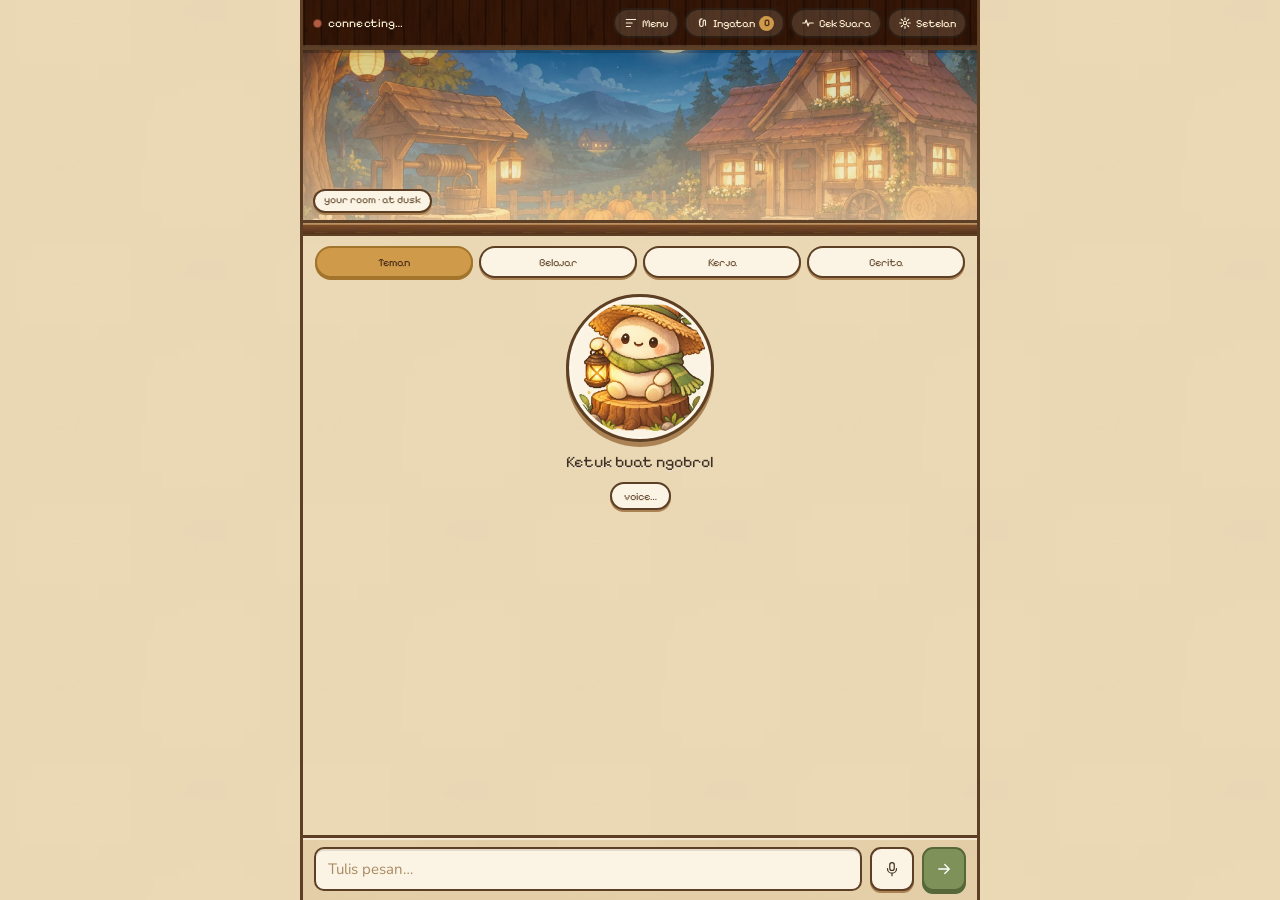
==== commit 7fd5206d: "feat(sprint B+C+sing): bahasa Indonesia, teks besar, konfirmasi hapus, briefing pagi, metrik latency" ====
--- a/web/index.html
+++ b/web/index.html
@@ -11,7 +11,7 @@
   <link rel="preconnect" href="https://fonts.gstatic.com" crossorigin>
   <link href="https://fonts.googleapis.com/css2?family=Pixelify+Sans:wght@400..700&family=Nunito:wght@400;600;700&display=swap" rel="stylesheet">
   <title>Companion</title>
-  <link rel="stylesheet" href="style.css">
+  <link rel="stylesheet" href="style.css?v=2">
 </head>
 <body data-state="idle">
   <div class="app">
@@ -118,6 +118,22 @@
           </div>
         </article>
 
+        <article class="card wide">
+          <figure class="card-media"><img src="assets/sing.webp" alt=""></figure>
+          <div class="card-body">
+            <h3>Nyanyi</h3>
+            <p>Tulis lirik, pilih lagu. Kai nyanyi ngikutin nada lagunya.</p>
+            <input id="singLirik" type="text" placeholder="pelangi pelangi alangkah indahmu">
+            <div class="chips">
+              <select id="singLagu" class="chip" style="height:auto;padding:4px 8px"></select>
+            </div>
+            <div class="chips">
+              <button class="chip" id="singGo" type="button">Nyanyi</button>
+              <button class="chip" id="singStop" type="button" hidden>Stop</button>
+            </div>
+          </div>
+        </article>
+
         <article class="card">
           <figure class="card-media"><img src="assets/remind.webp" alt=""></figure>
           <div class="card-body">
@@ -234,6 +250,31 @@
       </section>
 
       <section class="group">
+        <h3 class="group-title">Display &amp; language</h3>
+        <div class="field">
+          <label for="setLang">Bahasa</label>
+          <select id="setLang">
+            <option value="id">Indonesia (mudah)</option>
+            <option value="en">English</option>
+          </select>
+          <p class="tiny">Bahasa Indonesia menyembunyikan istilah teknis.</p>
+        </div>
+        <div class="field">
+          <label for="setZoom">Ukuran tampilan</label>
+          <select id="setZoom">
+            <option value="0.95">Kecil · 95%</option>
+            <option value="1">Sedang · 100%</option>
+            <option value="1.1">Besar · 110%</option>
+            <option value="1.2">Sangat besar · 120%</option>
+          </select>
+        </div>
+        <div class="row">
+          <span class="row-label">Tanya dulu sebelum hapus<small>biar gak kepencet dan data hilang</small></span>
+          <button class="switch on" id="setConfirm" type="button"><span class="dot ok"></span>on</button>
+        </div>
+      </section>
+
+      <section class="group">
         <h3 class="group-title">Personality</h3>
         <div id="personaFields"></div>
       </section>
@@ -290,7 +331,9 @@
     </select>
   </div>
 
-  <script src="app.js"></script>
-  <script src="extras.js"></script>
+  <script src="app.js?v=2"></script>
+  <script src="extras.js?v=2"></script>
+  <script src="wake.js?v=2"></script>
+  <script src="i18n.js?v=2"></script>
 </body>
 </html>
